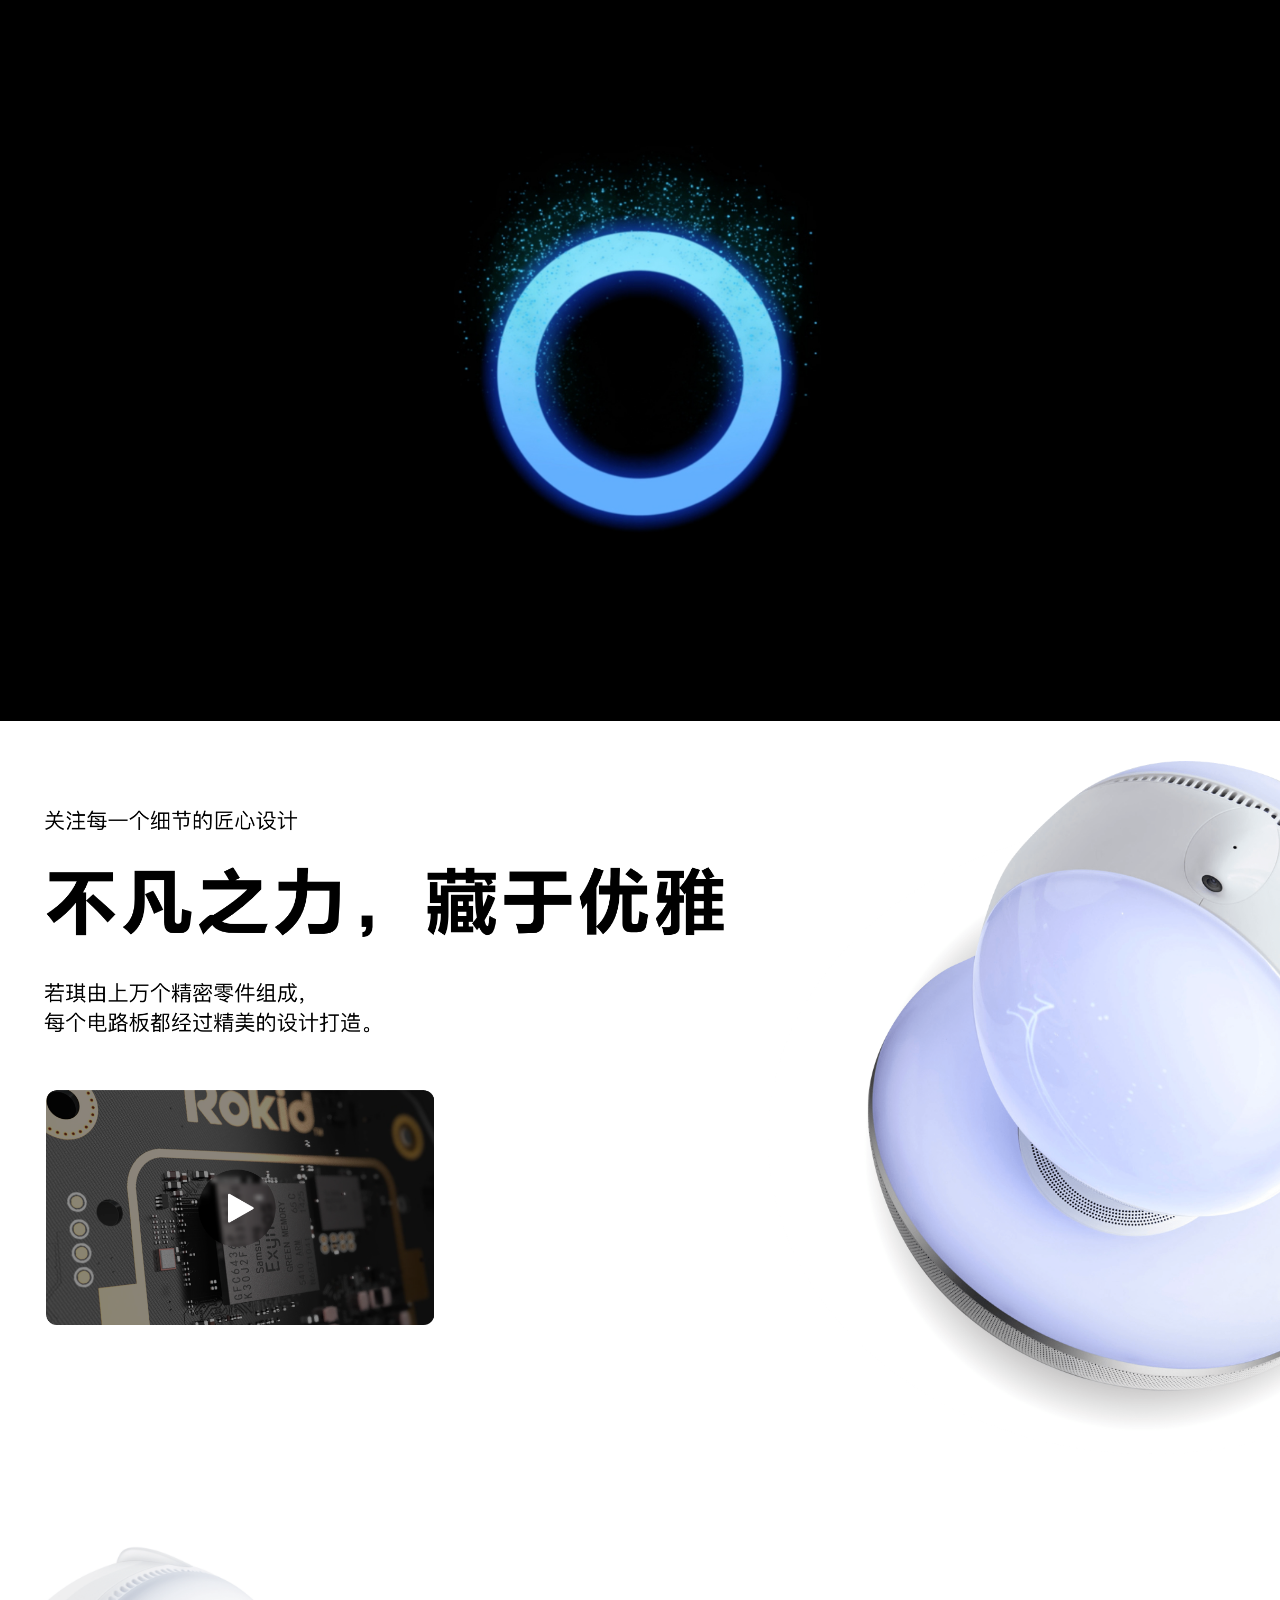
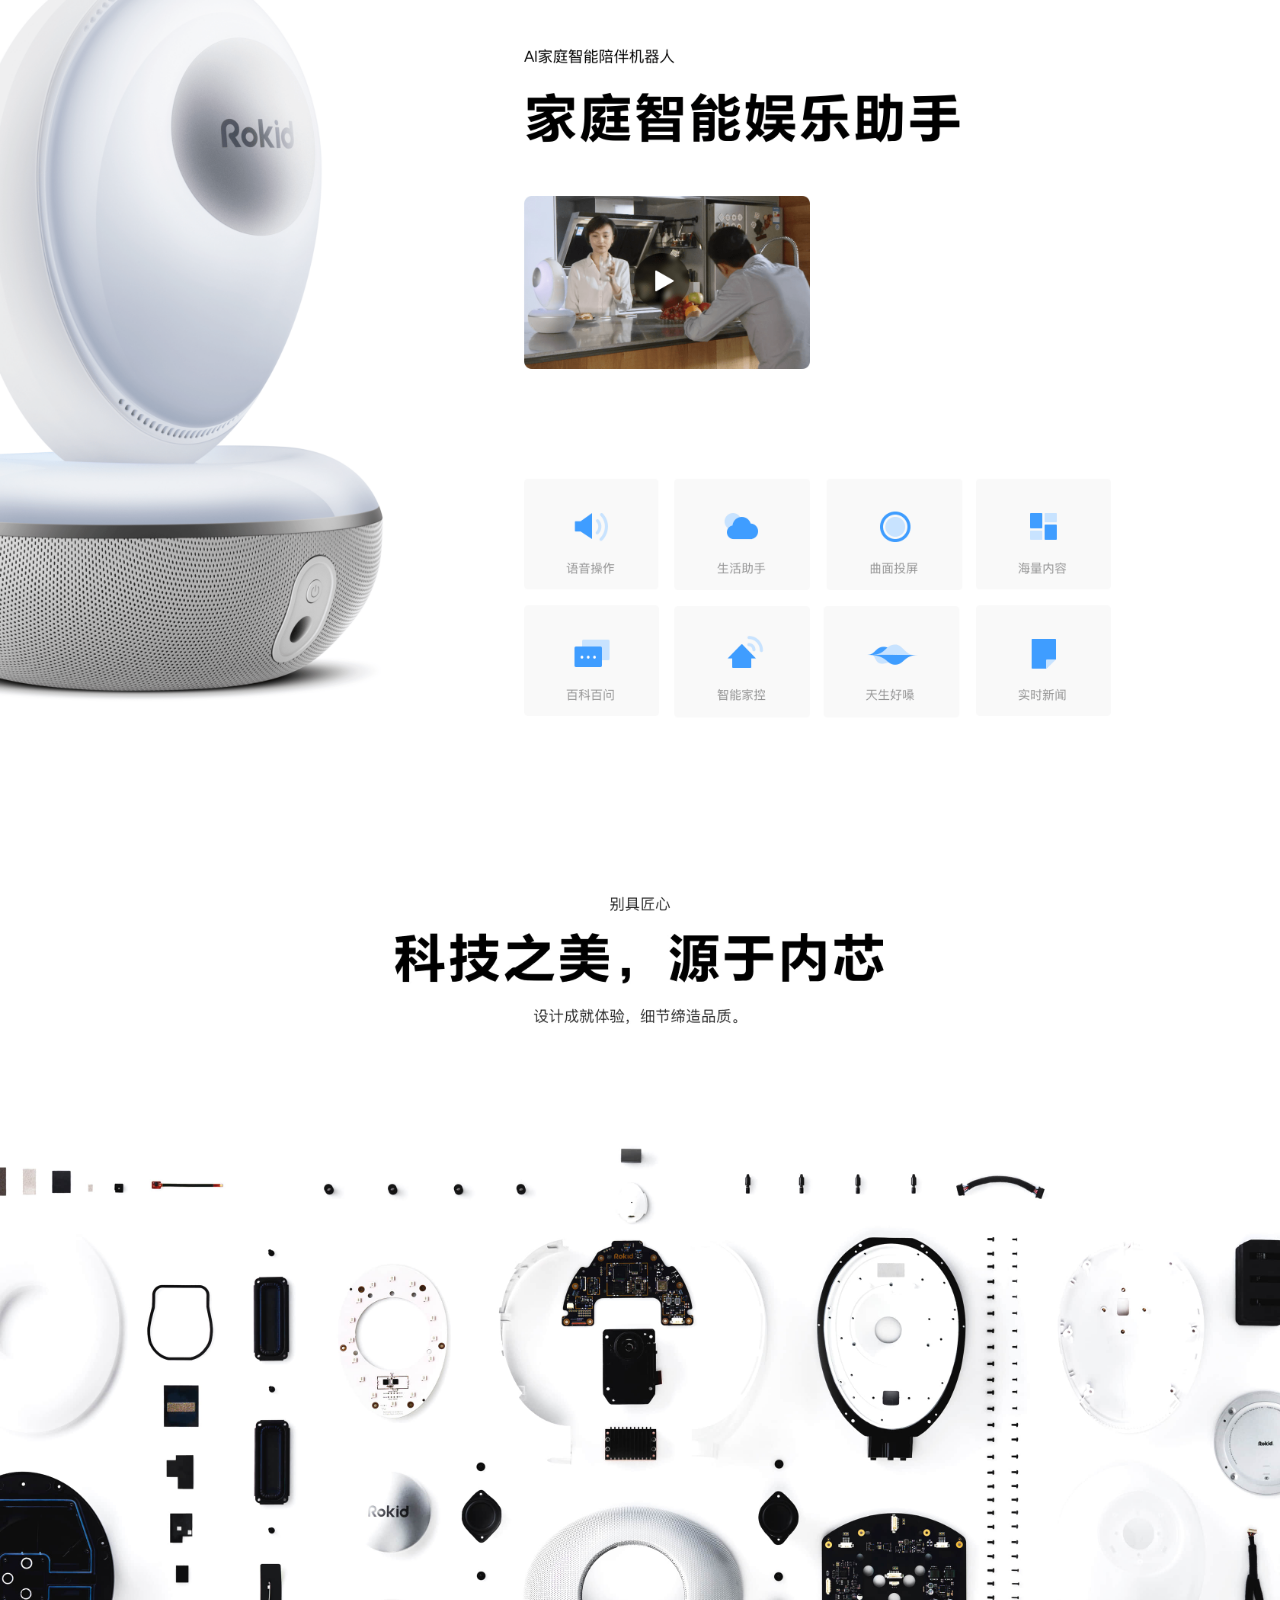
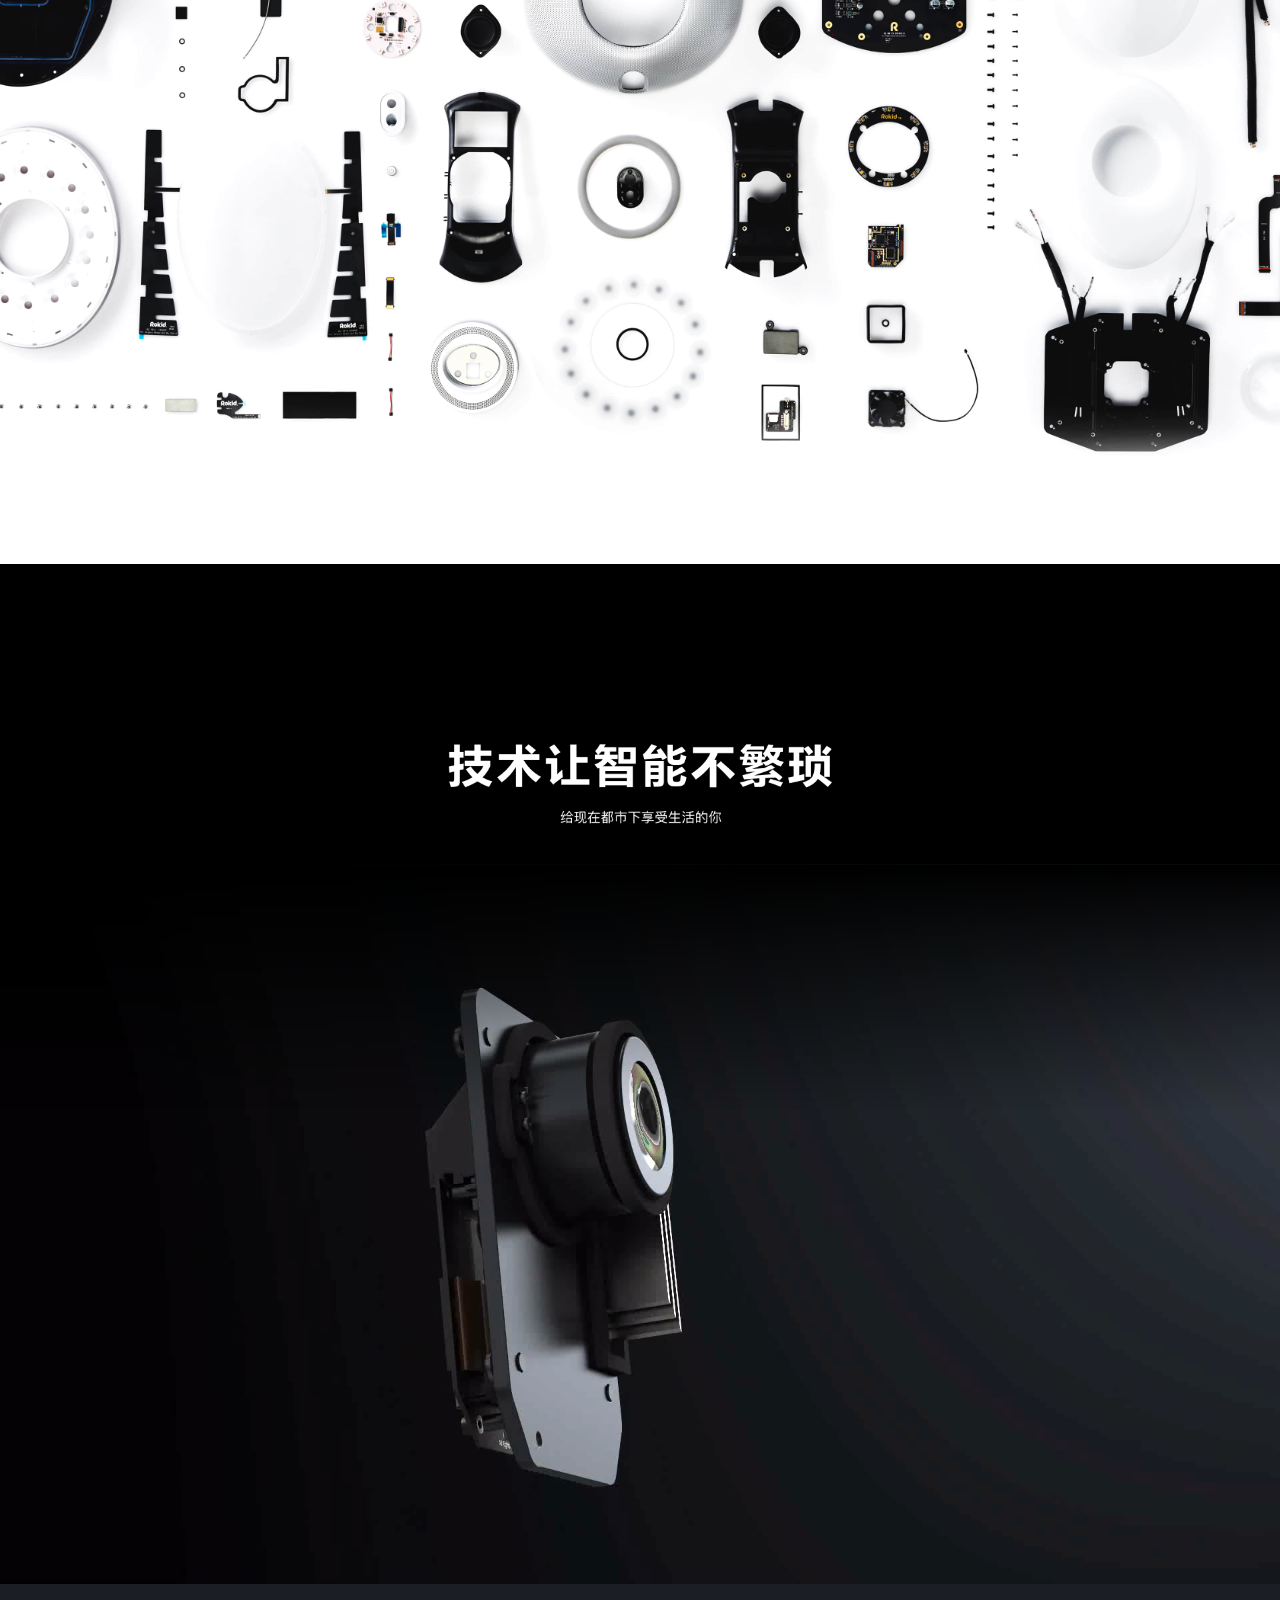
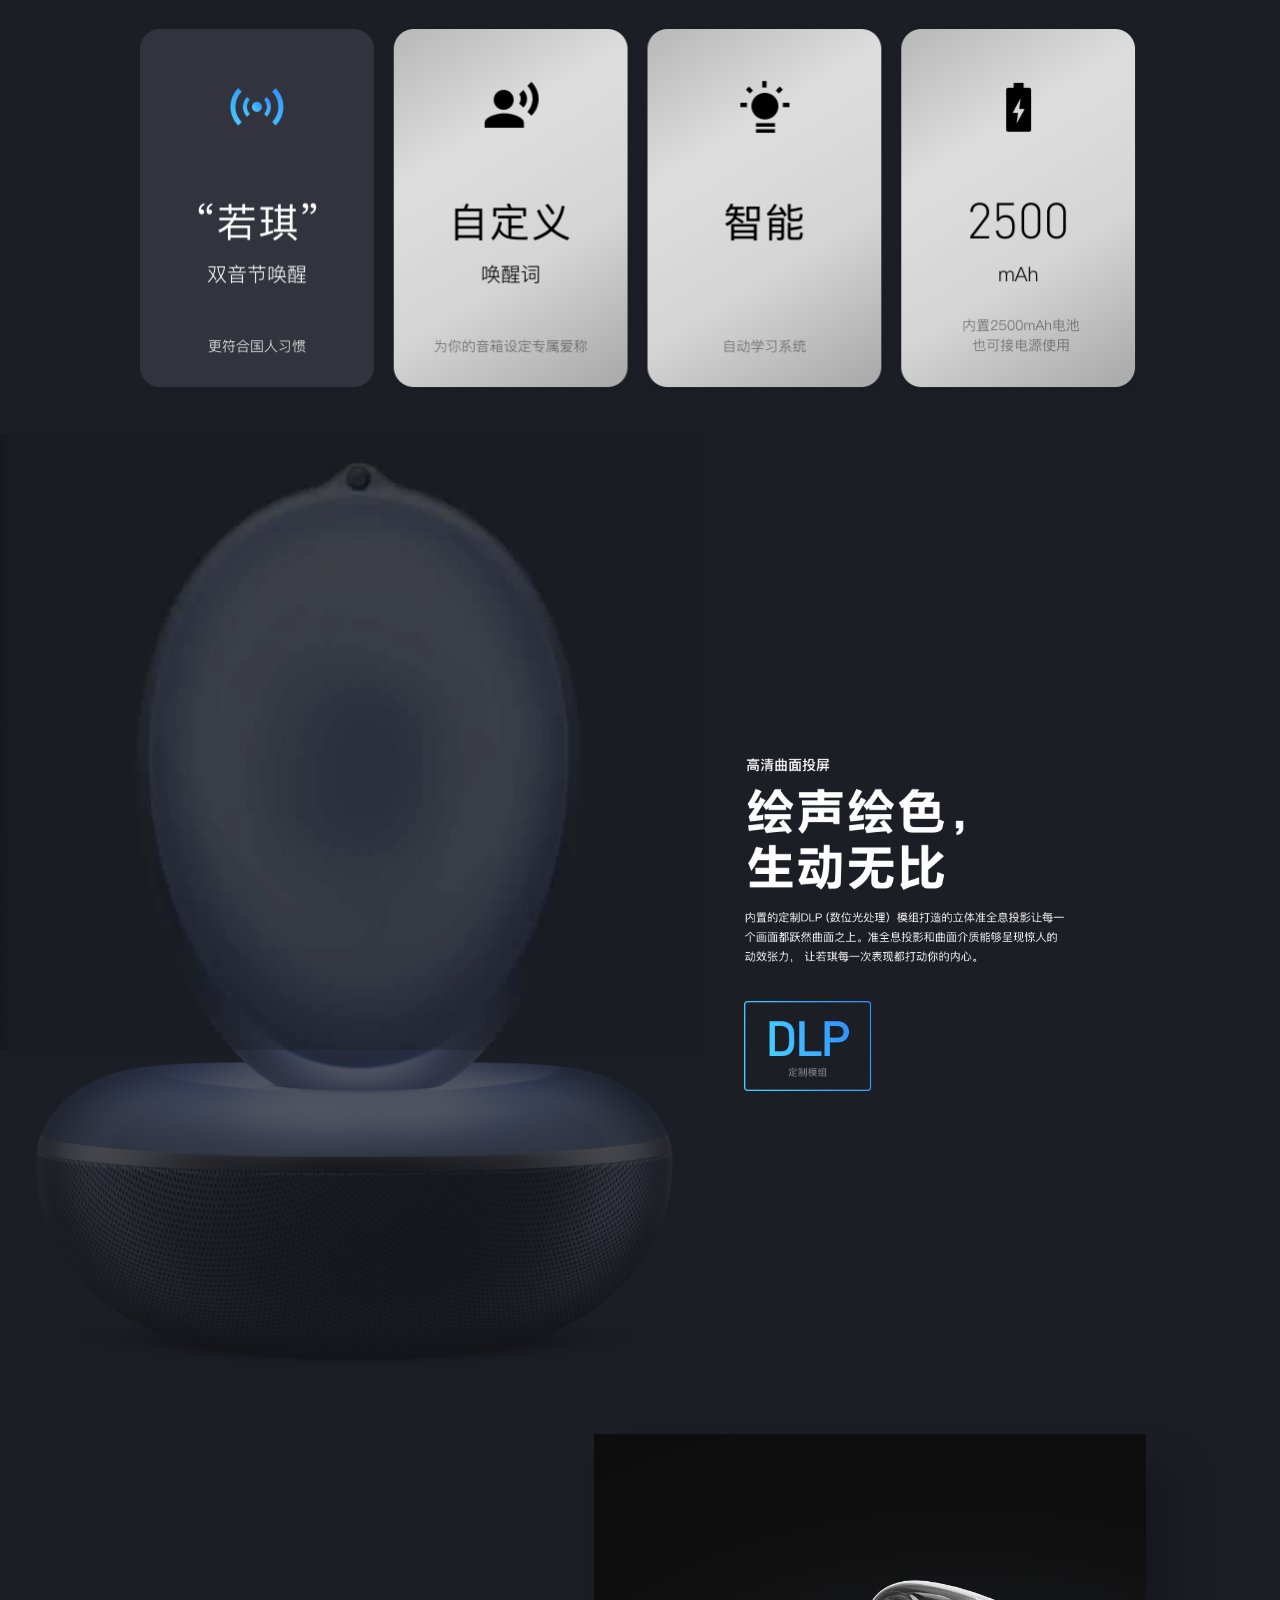
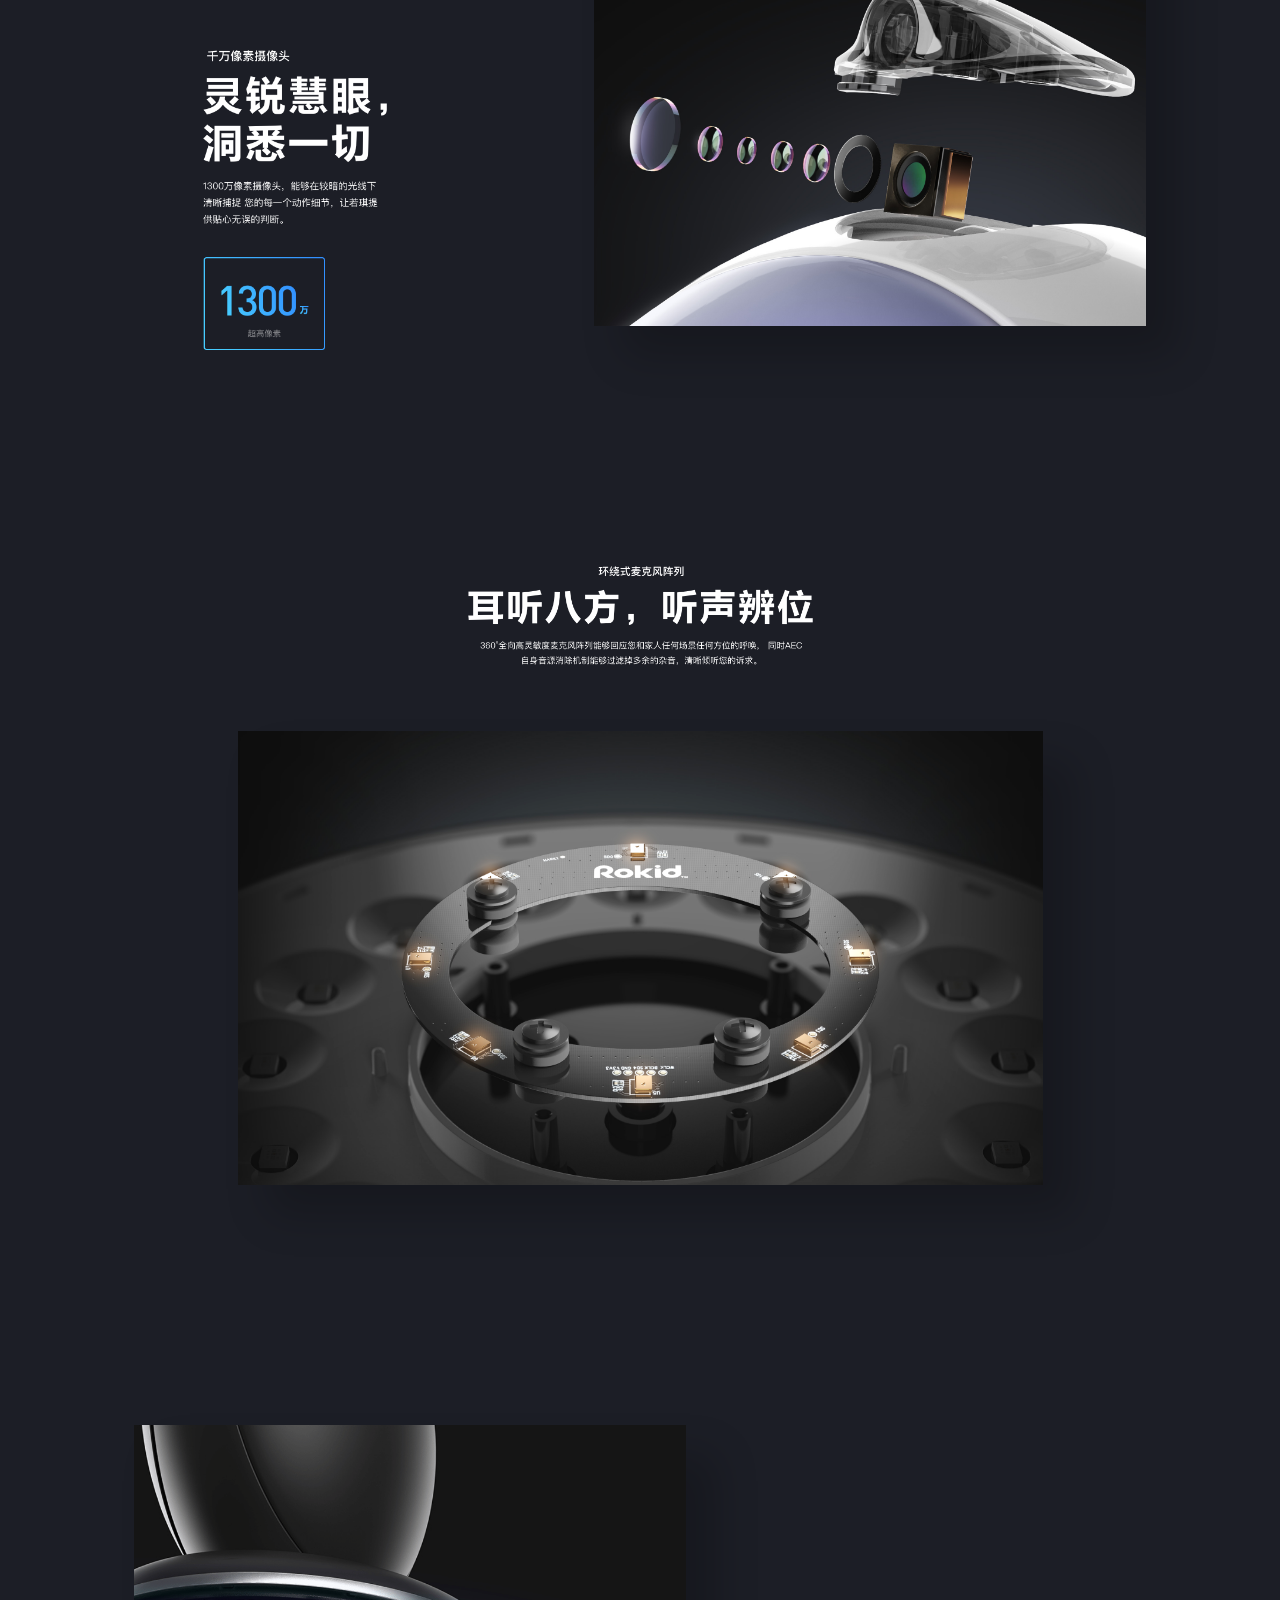
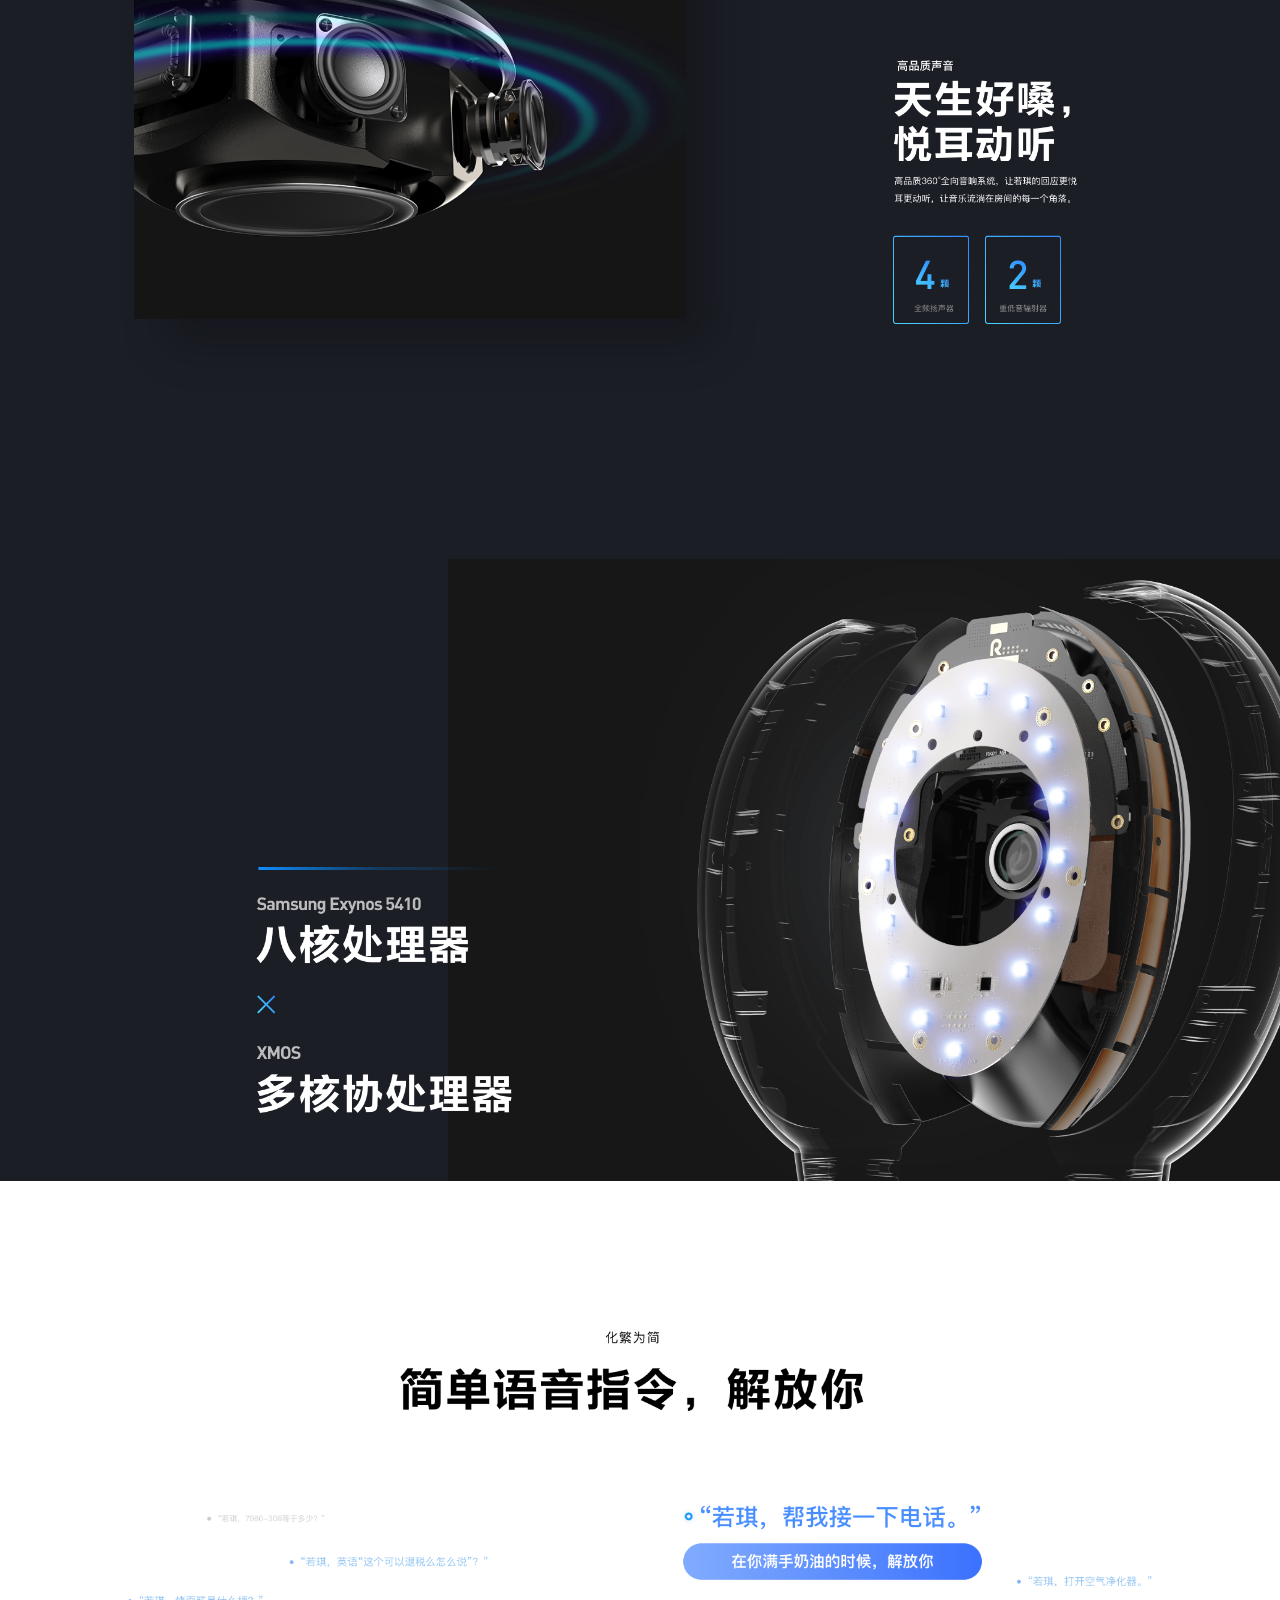
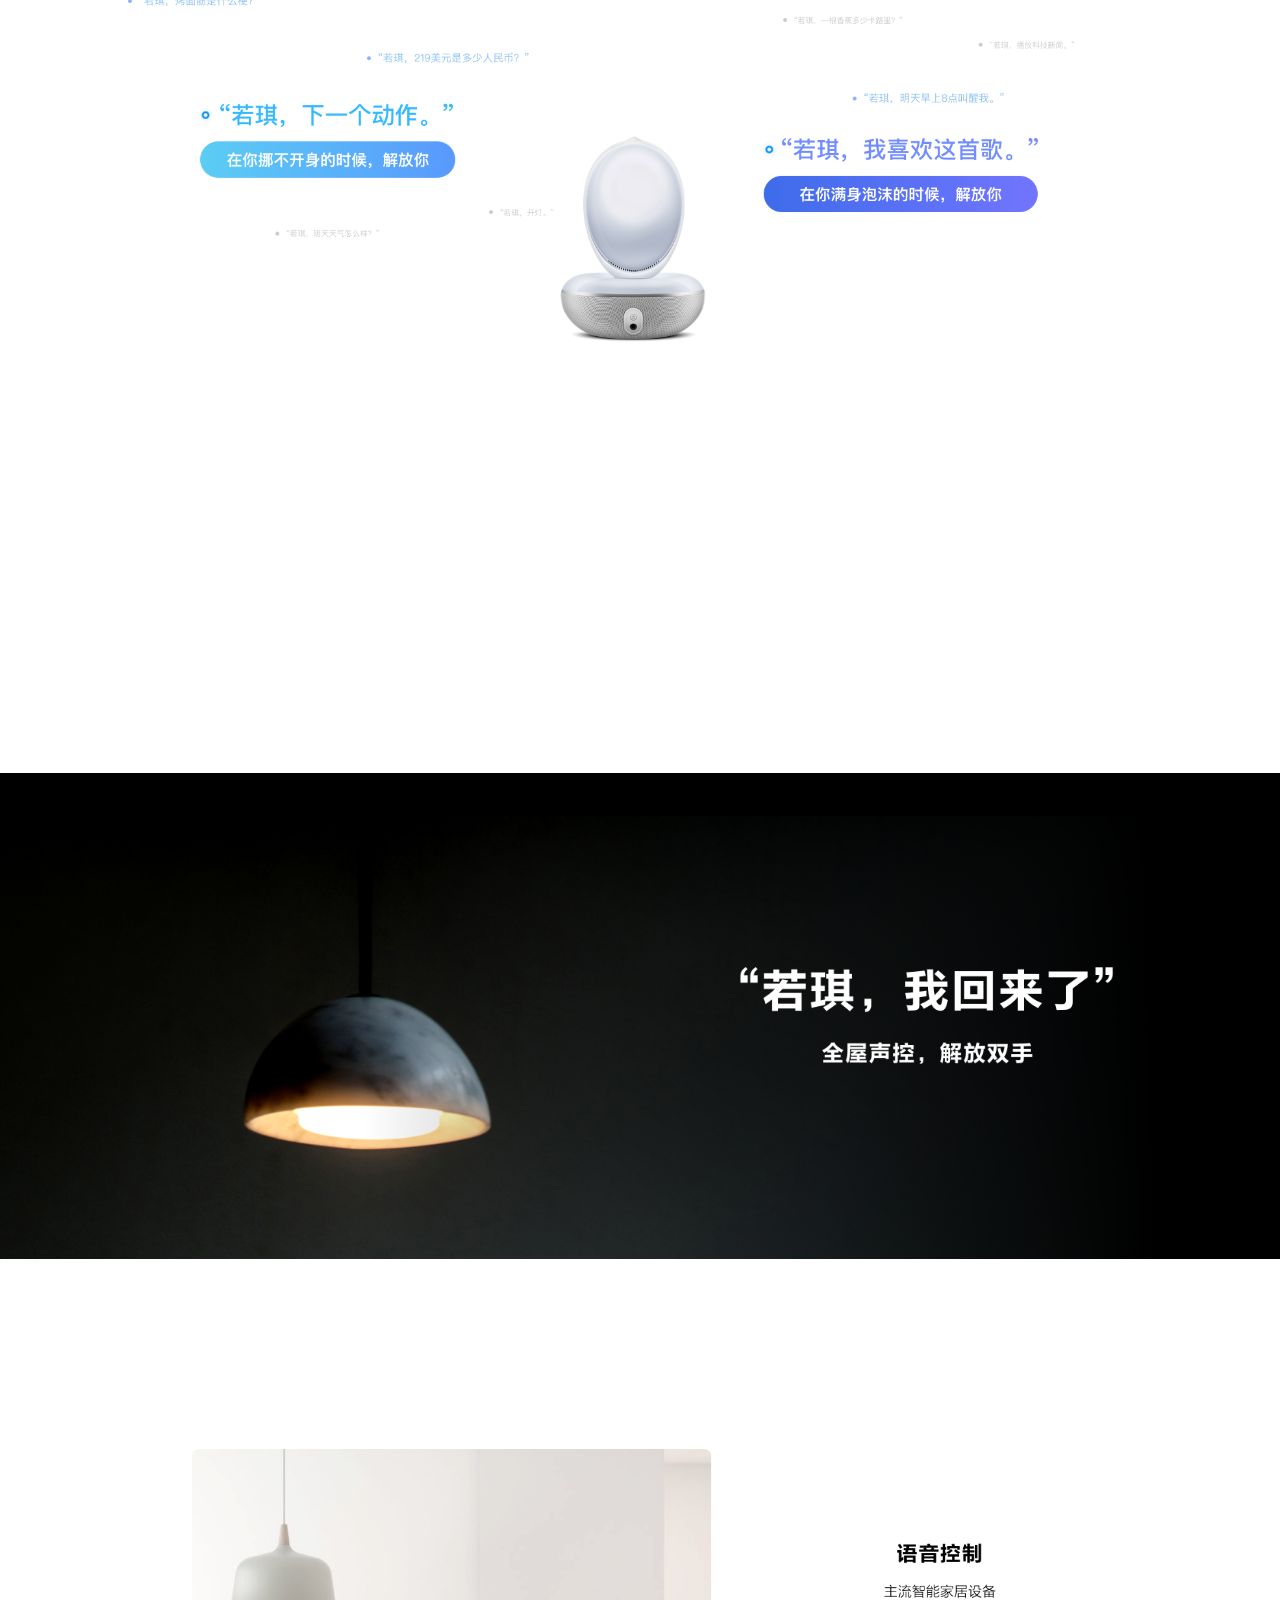
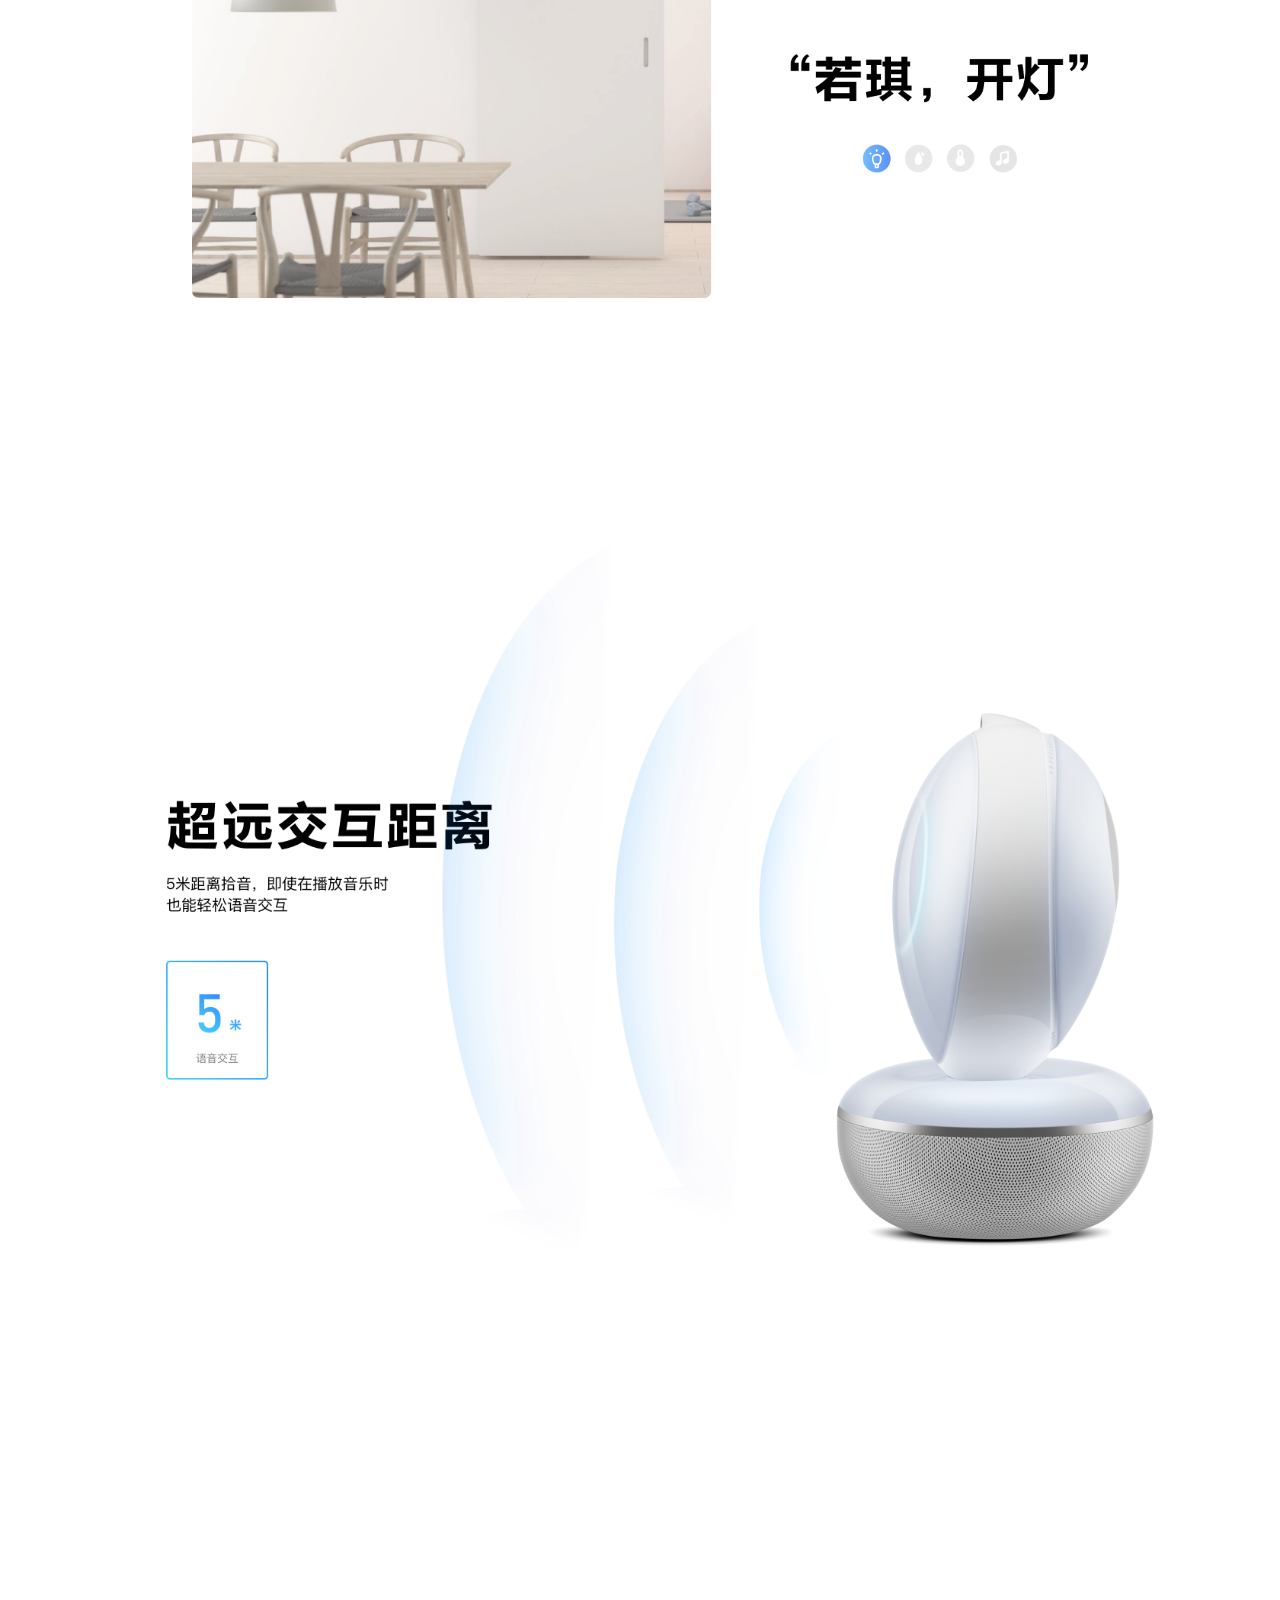
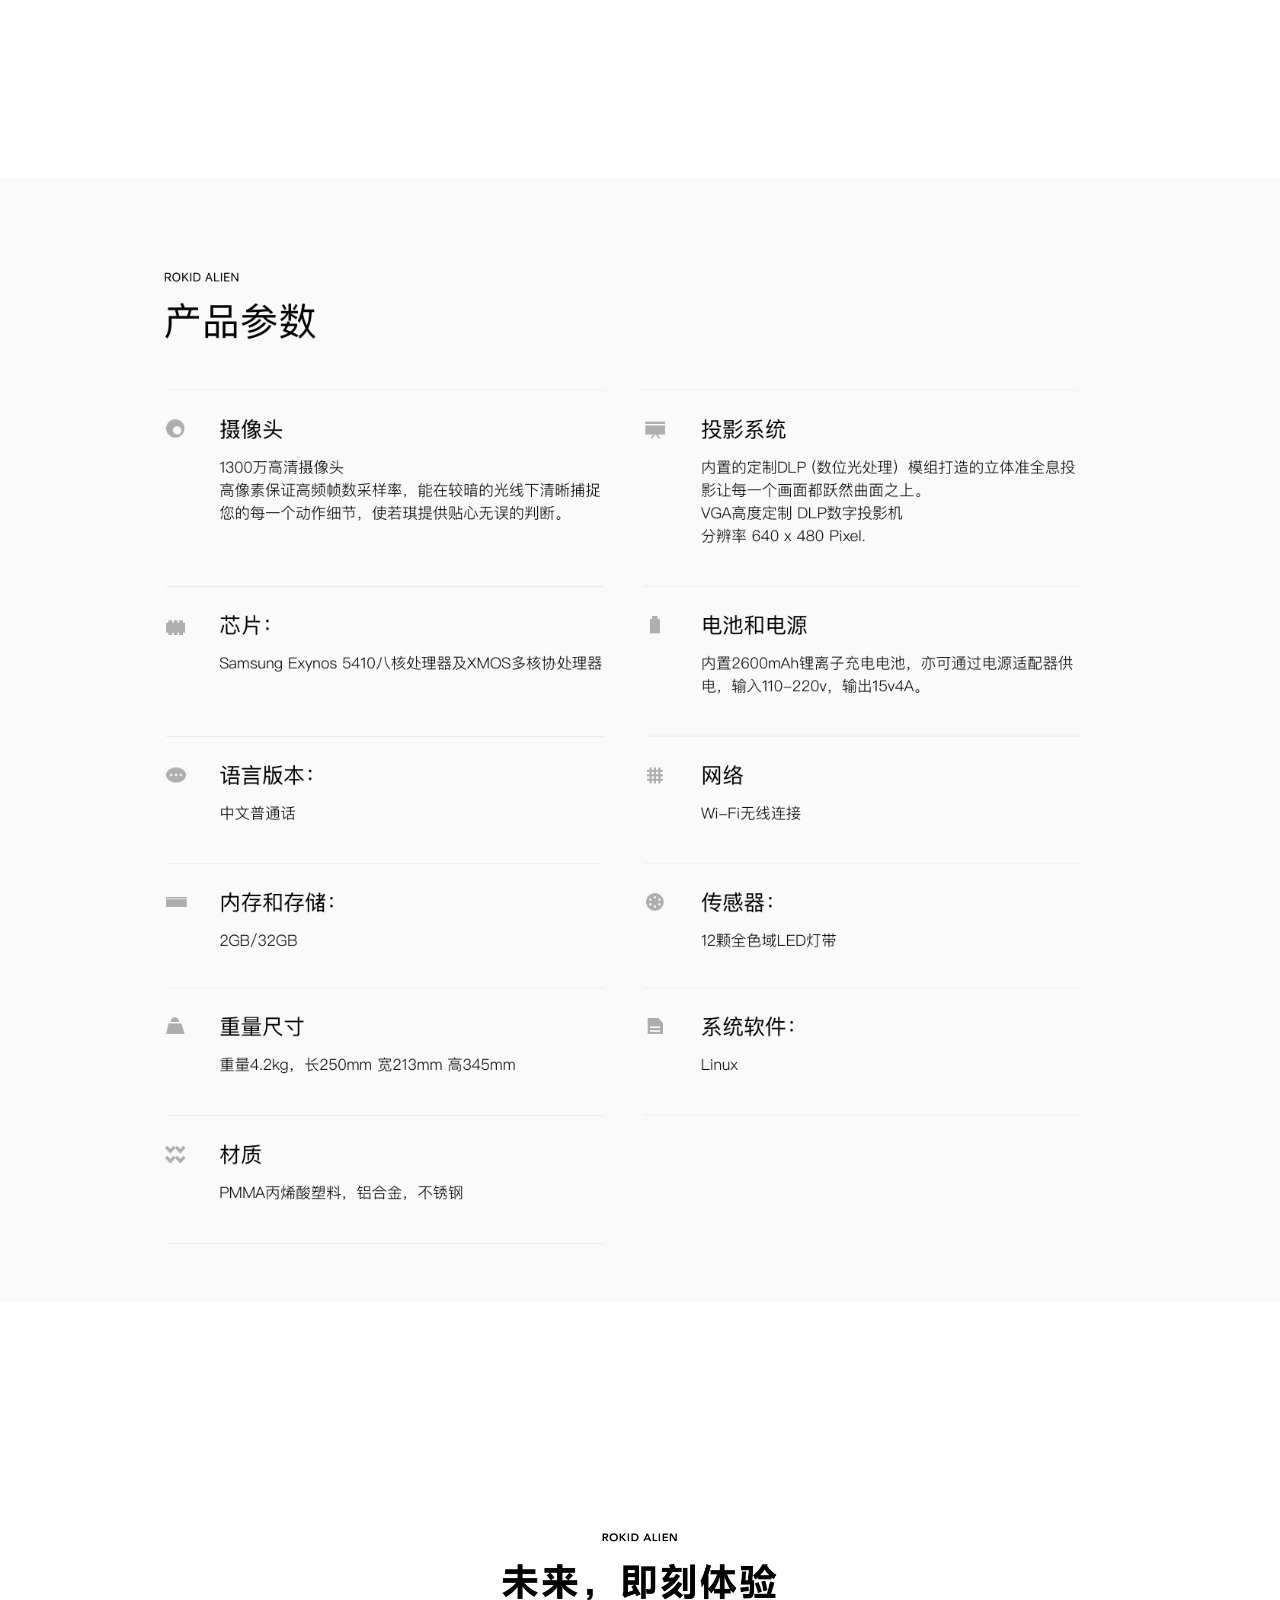
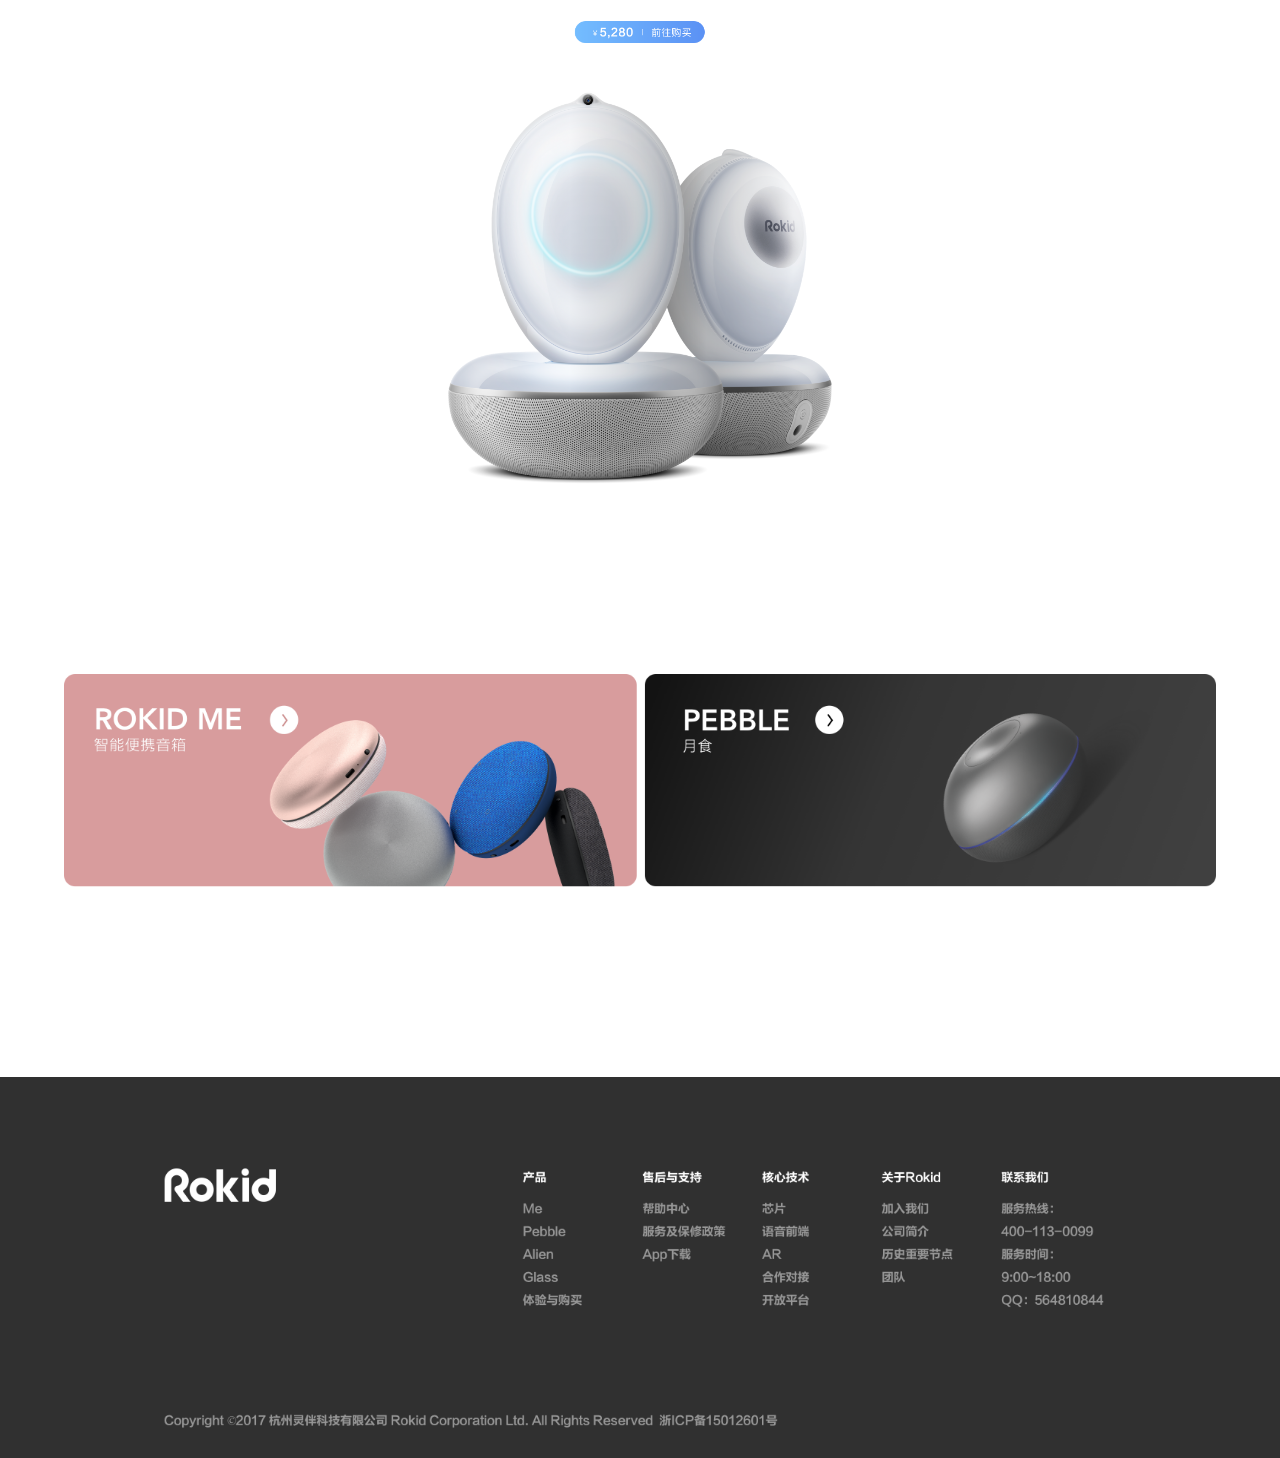
==== index.html @ 2286cb17 "2018年6月8日22:12:22" ====
<!doctype html>
<html lang="zh-CN">

<head>
  <meta charset="UTF-8">
  <meta http-equiv="X-UA-Compatible" content="IE=edge">
  <meta name="viewport" content="width=device-width, initial-scale=1">
  <meta name="renderer" content="webkit" />
  <meta name="keywords" content="Rokid, Pebble, Alien, 月石, 外星人, 若琪, Pebble月石, AI机器人, 人工智能, AI, 若琪机器人官网, rokid官网, 若琪月石官网, 机器人, 家庭智能机器人, 智能家居, 家庭机器人">
  <meta name="description" content="Rokid是一家人工智能用户体验公司,公司研发的若琪家庭机器人和若琪智能语音机器人两款人工智能产品,通过科技去改善人们的生活。">
  <link rel="icon" href="img/favicon.ico">
  <title>ALIEN · 外星人 - Rokid智能家庭机器人</title>

  <!-- CSS -->
  <link rel="stylesheet/less" href="css/nomo-css.css">
  <link rel="stylesheet/less" href="css/rokid.css">
  <link rel="stylesheet/less" href="css/alien.css">


  <!--[if lt IE 9]>
    <script src="js/html5shiv.min.js"></script>
    <script src="js/respond.min.js"></script>
    <![endif]-->
</head>

<body>
  <header>
    <div class="header-main rokid-layout">
      <img src="img/nav.png" alt="">
    </div>
  </header>
  <section class="banner">
    <div class="banner-main rokid-layout">
      <video id="bannerPlayer" width="100%" autoplay poster="video/poster.jpg">
        <source src="video/banner.mp4" type="video/mp4"> 您的浏览器不支持 video 标签。
      </video>
    </div>
  </section>

  <section class="floor2">
    <div class="floor2-main rokid-layout">
      <div class="floor2-main__text">
        <img src="img/floor2-1.png" alt="">
      </div>
      <div class="floor2-main__img">
        <img src="img/floor2-2.png" alt="">
      </div>
    </div>
  </section>

  <section class="floor3">
    <div class="floor3-main rokid-layout">
      <img src="img/floor3.png" alt="">
    </div>
  </section>

  <section class="floor4 floor3">
    <div class="floor3-main rokid-layout">
      <img src="img/floor4.jpg" alt="">
    </div>
  </section>

  <section class="backFloor">
    <div class="backFloor-main rokid-layout">
      <div class="backTitle">
          <img src="img/smart.png" class="backTitle-text" alt="">
      </div>
      <div class="smart">
          <img src="img/smart-s.png" class="smart-shape" alt="">
          <video width="100%" id="smart-video" muted>
            <source src="video/smart.mp4" type="video/mp4"> 您的浏览器不支持 video 标签。
          </video>
      </div>
      <img src="img/floor5-2.png" class="floor5-2" alt="">
      <div class="dlp">
        <div class="dlp-bg">
            <video width="100%" id="dlp-video" autoplay loop>
                <source src="video/dlp.mp4" type="video/mp4"> 您的浏览器不支持 video 标签。
              </video>
            <img src="img/dlp-bg.png" alt="">
        </div>
        <img class="dlp-text" src="img/dlp-text.png" alt="">
      </div>
      <div class="backFloor-item eyes">
        <div class="backFloor-item__text">
          <img src="img/backItem1-1.png" alt="">
        </div>
        <div class="backFloor-item__img">
          <img src="img/backItem1-2.png" alt="">
        </div>
      </div>
      <div class="backFloor-item ears">
        <div class="backFloor-item__text">
          <img src="img/backItem2-1.png" alt="">
        </div>
        <div class="backFloor-item__img">
          <img src="img/backItem2-2.png" alt="">
        </div>
      </div>
      <div class="backFloor-item sound">
        <div class="backFloor-item__img">
          <img src="img/backItem3-1.png" alt="">
        </div>
        <div class="backFloor-item__text">
          <img src="img/backItem3-2.png" alt="">
        </div>
      </div>
      <div class="backFloor-item cpu">
        <div class="backFloor-item__text">
          <img src="img/backItem4-1.png" alt="">
        </div>
        <div class="backFloor-item__img">
          <img src="img/backItem4-2.png" alt="">
        </div>
      </div>
    </div>
  </section>

  <section class="floor6 bigImgs">
    <div class="imgs-main rokid-layout">
      <img src="img/floor6.png" alt="">
    </div>
  </section>

  <section class="floor7 bigImgs">
    <div class="imgs-main rokid-layout">
      <img src="img/floor7.png" alt="">
    </div>
  </section>

  <section class="floor8 bigImgs">
    <div class="imgs-main rokid-layout">
      <img src="img/floor8.png" alt="">
    </div>
  </section>

  <section class="floor9 bigImgs">
    <div class="imgs-main rokid-layout">
      <img src="img/floor9.png" alt="">
    </div>
  </section>

  <section class="floor10 bigImgs">
    <div class="imgs-main rokid-layout">
      <img src="img/floor10.png" alt="">
    </div>
  </section>

  <section class="floor11 bigImgs">
    <div class="imgs-main rokid-layout">
      <img src="img/floor11.png" alt="">
    </div>
  </section>

  <section class="floor12 bigImgs">
    <div class="imgs-main rokid-layout">
      <img src="img/floor12.png" alt="">
    </div>
  </section>

  <section class="floor13 bigImgs">
    <div class="imgs-main rokid-layout">
      <img src="img/floor13.png" alt="">
    </div>
  </section>

  <section class="floor14 bigImgs">
    <div class="imgs-main rokid-layout">
      <img src="img/floor14.png" alt="">
    </div>
  </section>

  <section class="floor15 bigImgs">
    <div class="imgs-main rokid-layout">
      <img src="img/floor15.png" alt="">
    </div>
  </section>


  <!--JS-->
  <script src="js/jquery-1.12.4.min.js"></script>
  <script src="js/less.min.js" data-env="production"></script>
  <!-- <script src="js/rokid.js"></script> -->
  <script src="js/alien.js"></script>
</body>

</html>
---- css/nomo-css.css ----
html, body, div, span, applet, object, iframe, h1, h2, h3,
h4, h5, h6, p, blockquote, pre, a, abbr, acronym,
address, big, cite, code, del, dfn, em, font, img, ins,
kbd, q, s, samp, small, strike, strong, sub, sup, tt,
var, dl, dt, dd, ol, ul, li, fieldset, form, label, legend,
table, caption, tbody, tfoot, thead, tr, th, td {
    margin: 0;
    padding: 0;
    border: 0;
    outline: 0;
    font-weight: inherit;
    font-style: normal;
     /* font-size: 62.5%; 10 ÷ 16 × 100% = 62.5%  2.4em × 10 = 24px */
    vertical-align: baseline;
    font-family: "PingFang SC","HiraginoSansGB-W3", "STHeitiSC-Light", "Microsoft YaHei", SimHei,"Helvetica Neue",Helvetica,Arial,sans-serif;
    -webkit-font-smoothing: antialiased;
}

:focus {
    outline: 0;
}
html{
  font-size: 62.5%; /*10 ÷ 16 × 100% = 62.5%*/  /*2.4em × 10 = 24px */

}
body{
	/* light font */
  font-family: "PingFang SC","HiraginoSansGB-W3", "STHeitiSC-Light", "Microsoft YaHei", SimHei,"Helvetica Neue",Helvetica,Arial,sans-serif;
  /*webkit字体抗锯齿 */
  /* -webkit-font-smoothing: antialiased;
  -moz-osx-font-smoothing: grayscale;*/
}
a{
    font-family: "PingFang SC","HiraginoSansGB-W3", "STHeitiSC-Light", "Microsoft YaHei", SimHei,"Helvetica Neue",Helvetica,Arial,sans-serif;
}

a:link, a:visited, a:active {
    text-decoration: none;
}

table a:hover {
    text-decoration: underline;
}

table {
    border-collapse: separate;
    border-spacing: 0;
    width: 100%;
}

th, td {
    text-align: left;
    font-weight: normal;
}

tr {
    line-height: 30px;
}

img, iframe {
    border: none;
    text-decoration: none;
}

ul {
    list-style: none;
}

input, textarea, select, button {
    font-size: 100%;
    font-family: inherit;
}

object {
    display: block;
}

img {
    vertical-align: middle;
}

fieldset, figure {
    border: 0;
    margin: 0;
    padding: 0;
}

textarea {
    resize: vertical;
}

strong {
    font-weight: bold;
}

em {
    font-style: italic;
}


*,
*:after,
*::before {
    box-sizing: border-box;
    -ms-box-sizing: border-box;
    -moz-box-sizing: border-box;
    -webkit-box-sizing: border-box;
}

.overflow-hidden{
    overflow: hidden !important;
}

.title{
    font-family: "Microsoft YaHei","Segoe UI", "Lucida Grande", Helvetica, Arial,sans-serif;
    padding: .5em 0;
}
.hide{
    display: none;
}

.in-block{
    display: inline-block;
}

.text-center{
    text-align: center;
}
.right{
    float: right
}
.left{
    float: left;
}
.dashed{
    border-top: 1px dashed #ddd;
}
.clear{
     clear: both;
}
.list-inline > li{
  float: left;
}
.text-ellipsis{
    overflow: hidden;
    white-space: nowrap;
    text-overflow: ellipsis;
}
.longText-ellipsis{
    display: -webkit-box;
    -webkit-box-orient: vertical;
    -webkit-line-clamp: 3;
    overflow: hidden;
}

/*电脑*/
@media screen  and (min-width:1400px){
    
}
/*笔记本*/
@media screen and (max-width: 1399px) and (min-width: 1200px){

}
/*横向平板*/
@media screen and (max-width: 1199px) and (min-width: 1023px){

}
/*平板*/
@media screen and (max-width: 1023px) and (min-width: 768px){

}
/*笔记本高度*/
@media screen and (max-height: 767px) and (min-height: 600px){

}
/*手机*/
@media screen and (max-width: 767px){

}

@media screen and (max-height: 601px) and (min-height: 350px){

}
---- css/rokid.css ----
@font-face{
  font-family: DIN-Bold;
  src: url('../fonts/DIN-Bold.otf'),
    url('../fonts/din_regular-webfont.woff'), 
    url('../fonts/din_regular-webfont.woff2'); 
}
@font-face{
  font-family: DIN-Regular;
  src: url('../fonts/DIN-Regular.otf'),
    url('../fonts/din_regular-webfont.woff'), 
    url('../fonts/din_regular-webfont.woff2'); 
}
textarea::-webkit-input-placeholder,input::-webkit-input-placeholder{
  color: #C3C3C3;
}    /* 使用webkit内核的浏览器 */
textarea::-moz-placeholder,input:-moz-placeholder{
  color: #C3C3C3;
}                  /* Firefox版本4-18 */
textarea::-moz-placeholder,input::-moz-placeholder{
  color: #C3C3C3;
}                  /* Firefox版本19+ */
textarea::-ms-input-placeholder,input:-ms-input-placeholder{
  color: #C3C3C3;
}  
.rokid-layout{
  margin-right: auto;
  margin-left: auto;
  width: 100%;
}
.rokid-container-layout{
  padding-right: 30px;
  padding-left: 30px;
}
a:focus{
  outline: none;
}
.gray{
  /* background-image:linear-gradient(-180deg, #fbfbfb 0%, #ffffff 100%); */
  background: #f7f7f7;
}
.white{
  background: #fff;
}
.black{
  background: #000;
}
.grayness{
  background: #D8D8D8;
}
.isShow{
  transform: translate3d(0,30px,0);
  transition: all 1s cubic-bezier(0.38, 0.32, 0.36, 0.98);
  opacity: 0;
}
section{
  padding-top: 40px;
  padding-bottom: 40px;
}
.loading{
  width: 100%;
  height: 100%;
  background-color: #fff;
  position: fixed;
  background-image: url('../img/loading.gif');
  background-position: center;
  background-size: 200px;
  background-repeat: no-repeat;
  z-index: 99;
}

// ::selection {
//   background:rgba(138, 238, 116, 0.4);; 
//   // color:#fff;
// }

// ::-moz-selection {
//   background:rgba(138, 238, 116, 0.4);; 
//   // color:#fff;
// }

// ::-webkit-selection {
//   background:rgba(138, 238, 116, 0.4);; 
//   // color:#fff;
// }






  /*电脑*/
  @media screen  and (min-width:1400px){
    .rokid-layout{
      max-width: 2000px;
    }
  }
  /*笔记本*/
  @media screen and (max-width: 1399px) and (min-width: 1200px){
    // .rokid-layout{
    //   max-width: 100%;
    // }
  }
  /*横向平板*/
  @media screen and (max-width: 1199px) and (min-width: 1023px){
    // .rokid-layout{
    //   max-width: 100%;
    // }
  }
  /*平板*/
  @media screen and (max-width: 1023px) and (min-width: 768px){
    // .rokid-layout{
    //   max-width: 720px;
    // }
  }
  /*手机*/
  @media screen and (max-width: 767px){
    // .rokid-layout{
    //   max-width: 720px;
    // }
  }
  @media screen and (max-width: 576px){
    // .rokid-layout{
    //   max-width: 540px;
    // }
  }
  /*笔记本高度*/
  @media screen and (max-height: 767px) and (min-height: 600px){

  }
---- css/alien.css ----
header{
  display: none;
  position: absolute;
  top: 0;
  width: 100%;
  opacity: 0;
  transition: all .7s cubic-bezier(0.38, 0.32, 0.36, 0.98);
  transform: translateY(-30px);
  &.show{
    opacity: 1;
    transform: translateY(0);
  }
  .header-main{
    img{
      width: 100%;
    }
  }
}
.banner{
  background: #000;
  width: 100%;
  height: 100%;
  padding-top: 0;
  padding-bottom: 0;
  .banner-main{
    // height: 100vh;
  }
}
.floor2{
  padding-top: 0;
  background: #fff;
  .floor2-main{
    display: flex;
    align-items: center;
    justify-content: space-between; 
    .floor2-main__text{
      width: 60%;
      text-align: center;
      img{
        width: 680px;
      }
    }
    .floor2-main__img{
      width: 40%;
      text-align: right;
      z-index: 3;
      position: relative;
      top: 40px;
      img{
        width: 100%;
        z-index: 3;
        position: relative;
      }
    }
  }
}
.floor3{
  .floor3-main{
    img{
      width: 100%;
    }
  }
}

.backFloor{
  width: 100%;
  background: #000;
  padding-bottom: 0;
  padding-top: 0;
  .backFloor-main{
    background: #1c1e26;
    overflow: hidden;
    transition: all 2s ease;
    .backTitle{
      background: #000;
      padding: 180px 0 40px;
      .backTitle-text{
        width: 30%;
        display: block;
        margin: 0 auto;
      }
    }
    
    .smart{
      position: relative;
      .smart-shape{
        position: absolute;
        width: 100%;
        top: 0;
        left: 0;
        z-index: 9;
      }
      #smart-video{
        position: relative;
        z-index: 1;
      }
    }
    .floor5-1{
      width: 100%;
    }
    .floor5-2{
      max-width: 1000px;
      display: block;
      margin: 40px auto;
    }
    .backFloor-item{
      padding: 20px 65px;
      margin-bottom: 200px;
    }
    .dlp{
      position: relative;
      display: flex;
      align-items: center;
      justify-content: left;
      
      .dlp-text{
        width: 25%;
        // position: absolute;
        // z-index: 2;
        // width: 25%;
        // left: 50%;
        // top: 50%;
        margin-left: 40px;  
        // transform: translateY(-50%);
      }
      .dlp-bg{
        width: 55%;
        position: relative;
        #dlp-video{
          position: absolute;
          z-index: 2;
          top: 0;
          left: 0;
        }
        img{
          width: 100%;
        }
      }
    }
    .eyes{
      display: flex;
      align-items: center;
      justify-content: space-between;
      .backFloor-item__text{
        width: 40%;
        text-align: center;
        position: relative;
        top: 120px;
        img{
          width: 40%;
        }
      }
      .backFloor-item__img{
        width: 60%;
        text-align: center;
        img{
          width: 80%;
          box-shadow: 30px 30px 40px rgba(0,0,0,.2);
        }
      }
    }
    .ears{
      .backFloor-item__text{
        width: 30%;
        margin: 0 auto 66px;
        img{
          width: 100%;
        }
      }
      .backFloor-item__img{
        width: 70%;
        margin: 0 auto;
        img{
          width: 100%;
          box-shadow: 30px 30px 40px rgba(0,0,0,.2);
        }
      }
    }
    .sound{
      display: flex;
      align-items: center;
      justify-content: space-between;
      .backFloor-item__text{
        width: 40%;
        text-align: center;
        top: 120px;
        position: relative;
        img{
          width: 40%;
        }
      }
      .backFloor-item__img{
        width: 60%;
        text-align: center;
        img{
          width: 80%;
          box-shadow: 30px 30px 40px rgba(0,0,0,.2);
        }
      }
    }
    .cpu{
      position: relative;
      display: flex;
      align-items: center;
      justify-content: space-between;
      padding: 20px 0 0;
      margin-bottom: 0;
      .backFloor-item__text{
        position: relative;
        left: 20%;  
        width: 20%;
        z-index: 2;
        top: 120px;
        img{
            width:100%;
        }
      }
      .backFloor-item__img{
        width: 65%;
        img{
          width: 100%;
        }
      }
    }
  }
}

.floor6{
  padding: 0 10%;
}
.bigImgs{
  margin: 150px 0;
  .imgs-main{
    img{
      width: 100%;
    }
  }
}
.floor9{
  padding: 0 15%;
}

.floor13{
  .imgs-main{
    img{
      width: 30%;
      display: block;
      margin: 0 auto;
    }
  }
}

.floor14{
  padding: 0 5%;
}
.floor15{
  margin-bottom: 0;
  padding-bottom: 0;
}







/*电脑*/
@media screen  and (min-width:1400px){
}
/*笔记本*/
@media screen and (max-width: 1399px) and (min-width: 1200px){
   
} 
@media screen and (max-width: 1199px) and (min-width: 1023px){
}  
/*横向平板*/
@media screen and (max-width: 1099px) and (min-width: 1023px){
}   
 
/*平板*/
@media screen and (max-width: 1023px) and (min-width: 768px){
}
/*笔记本高度*/
@media screen and (max-height: 767px) and (min-height: 600px){

}
/*手机*/
@media screen and (max-width: 767px){
}

@media screen and (max-width: 320px){
}
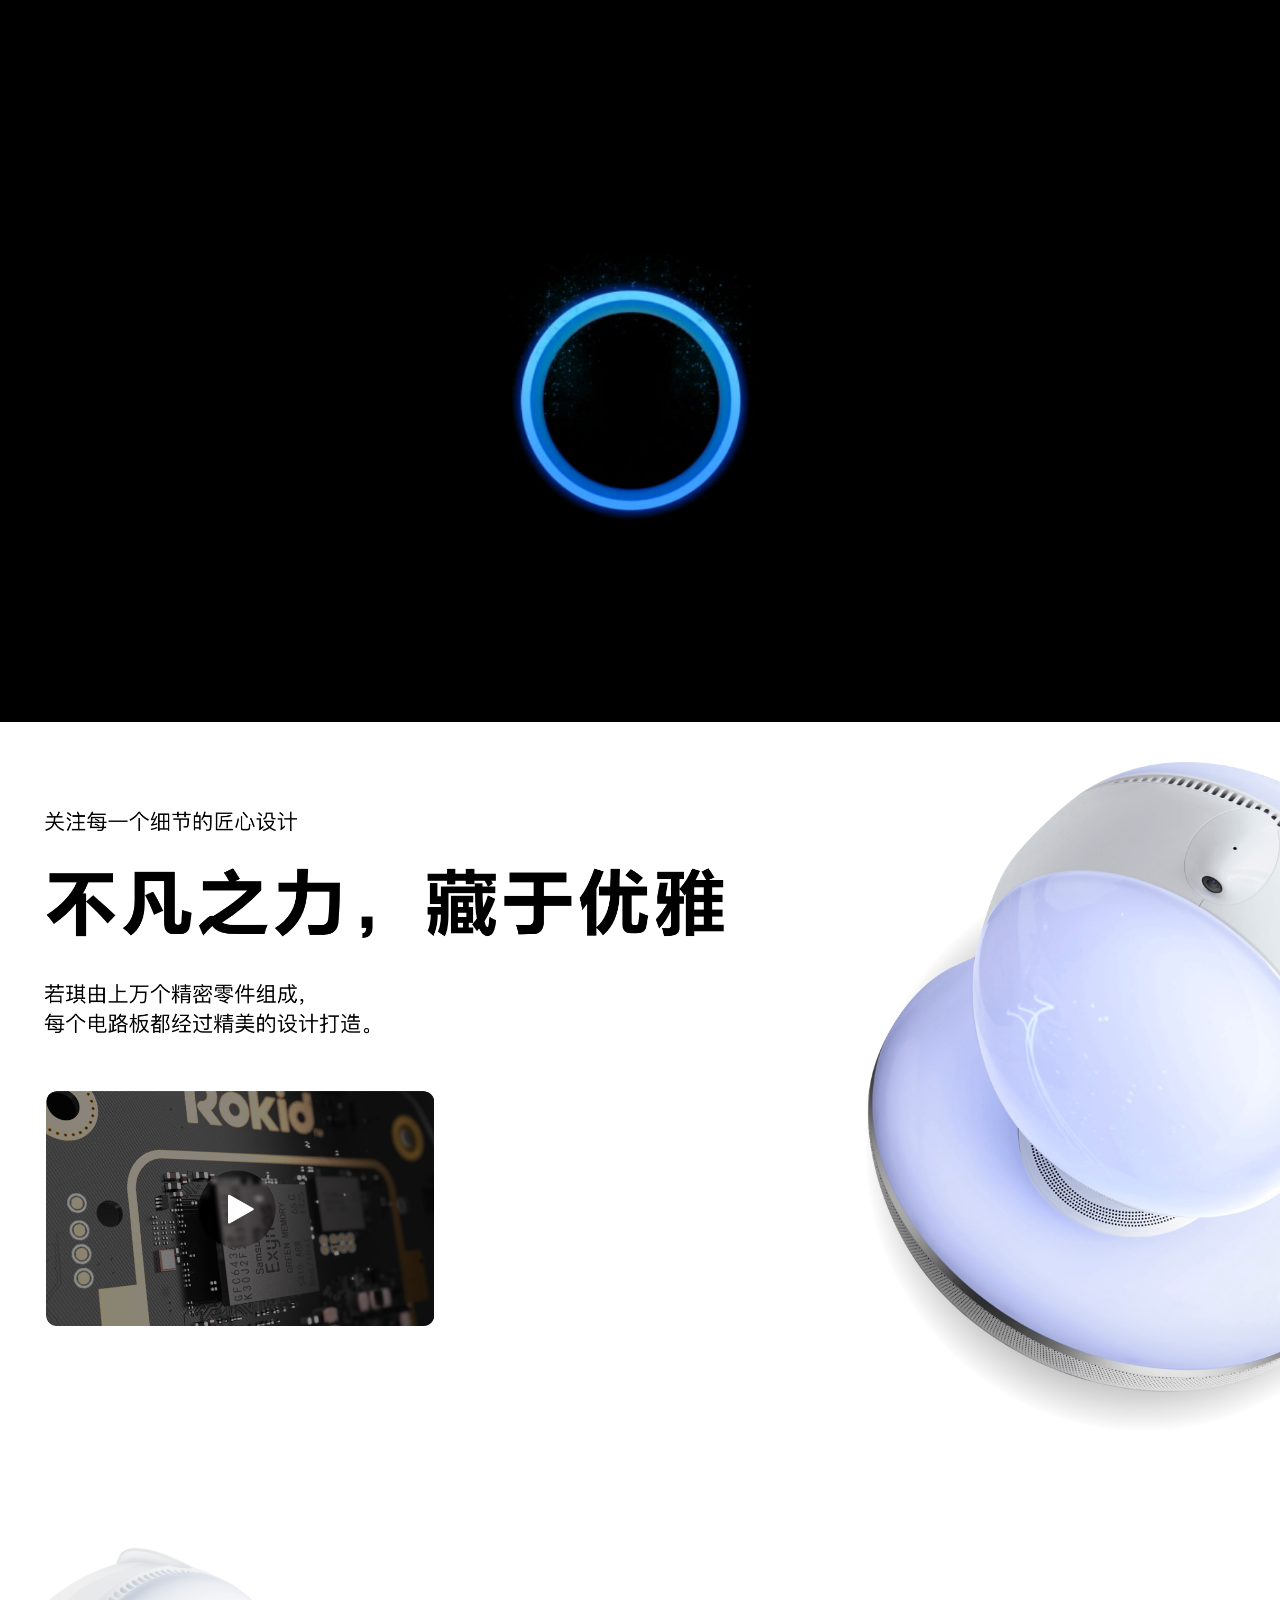
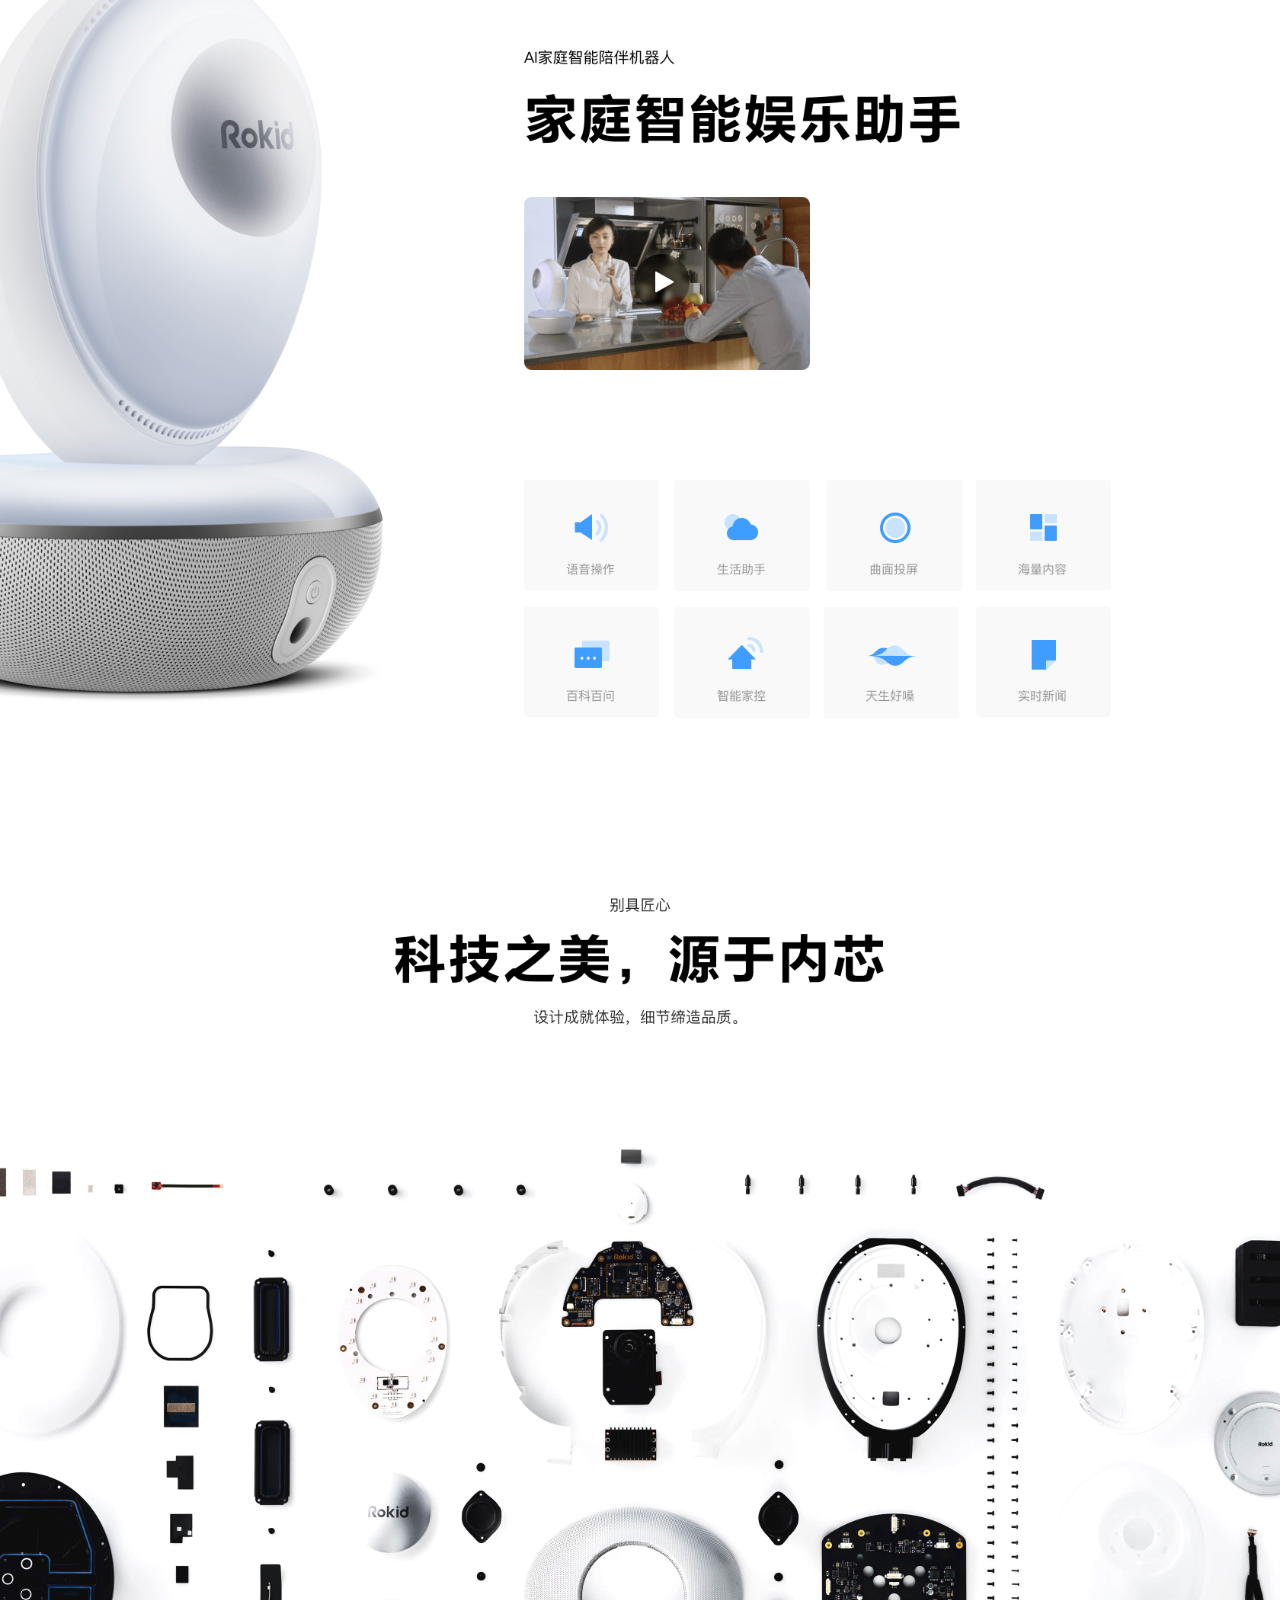
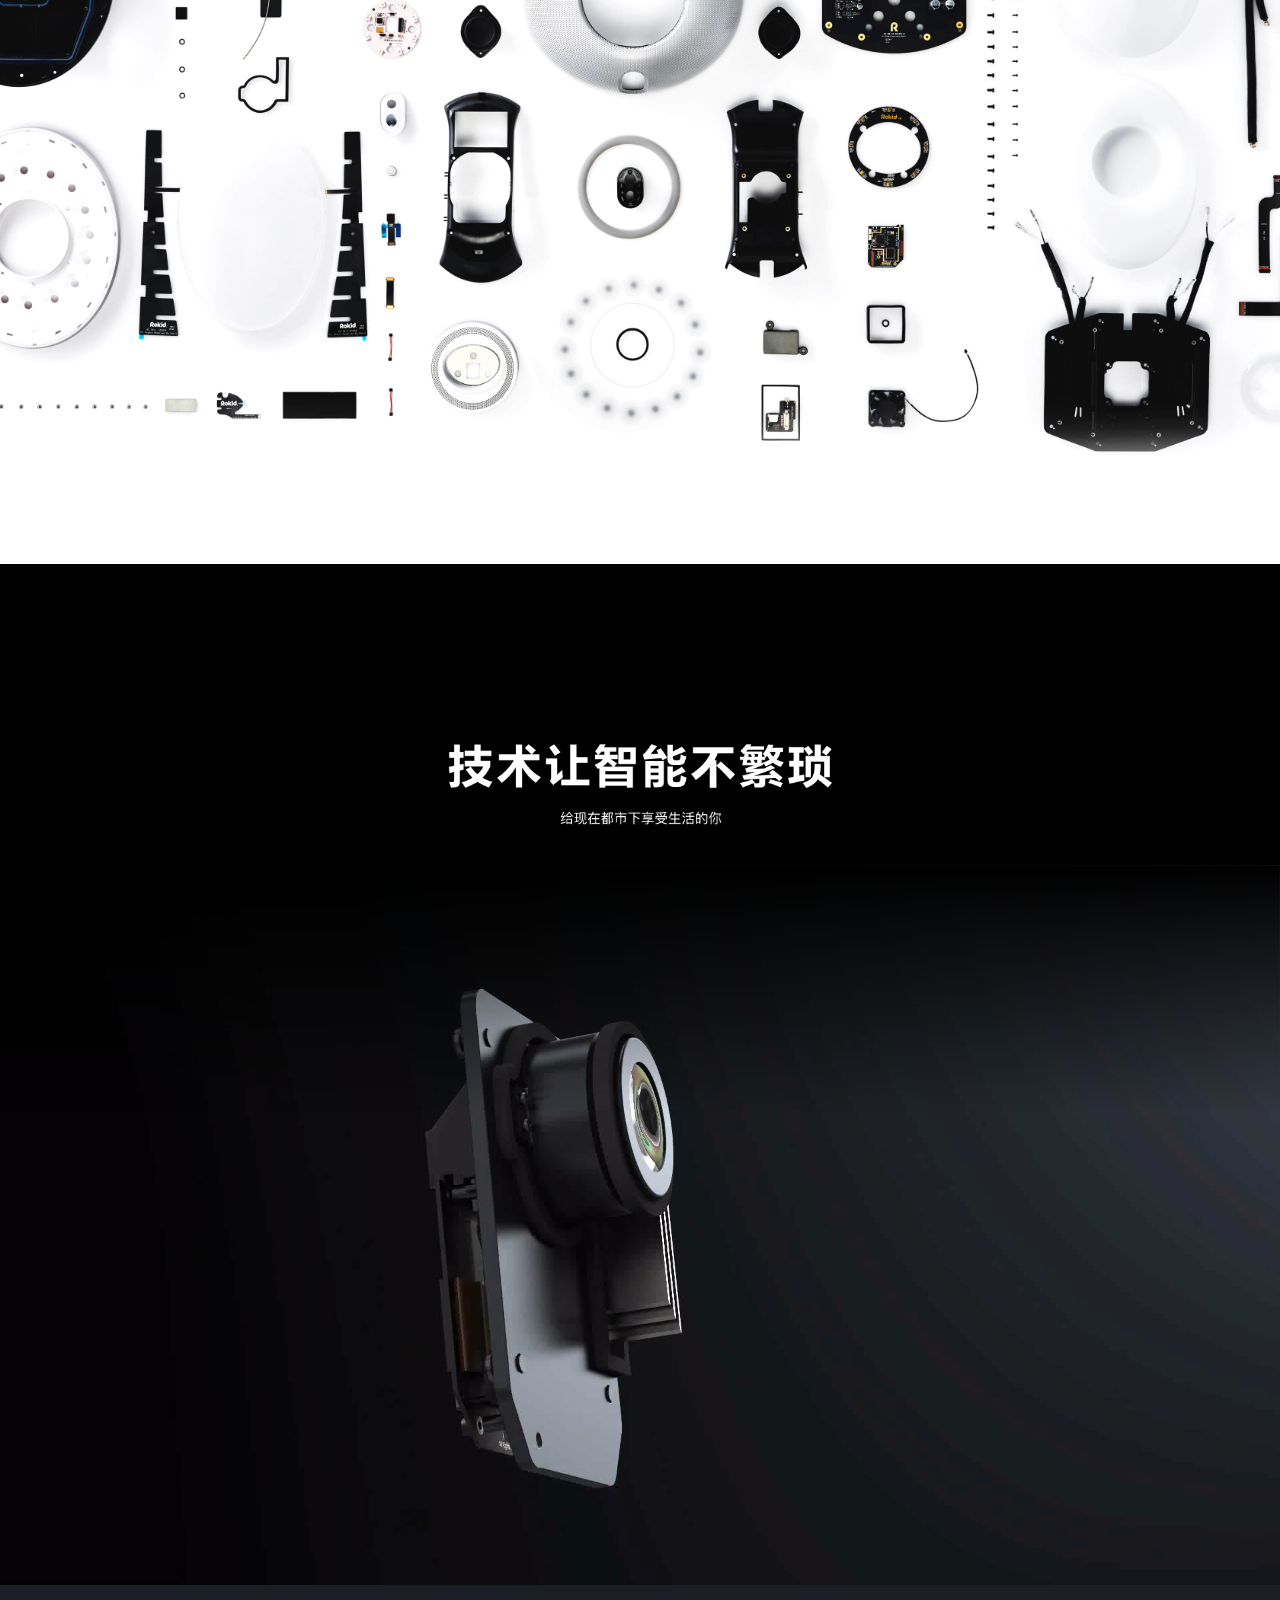
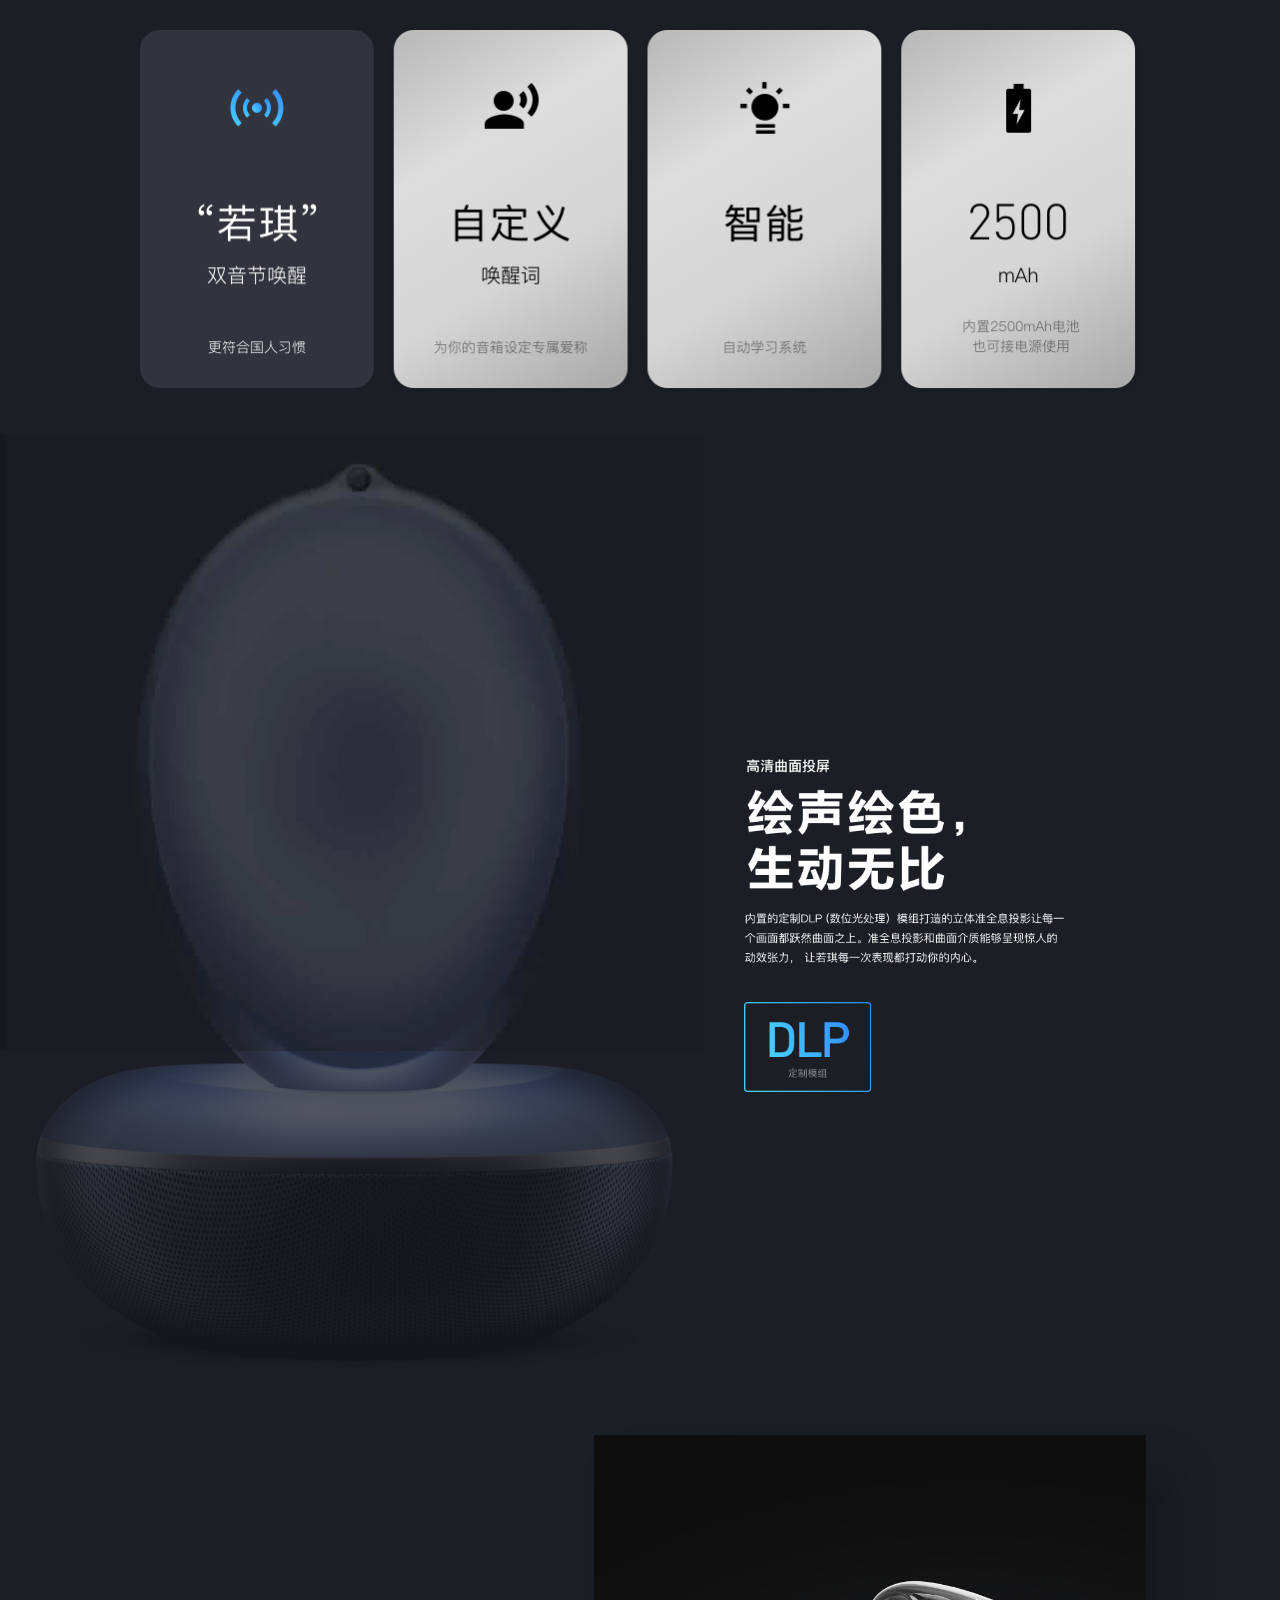
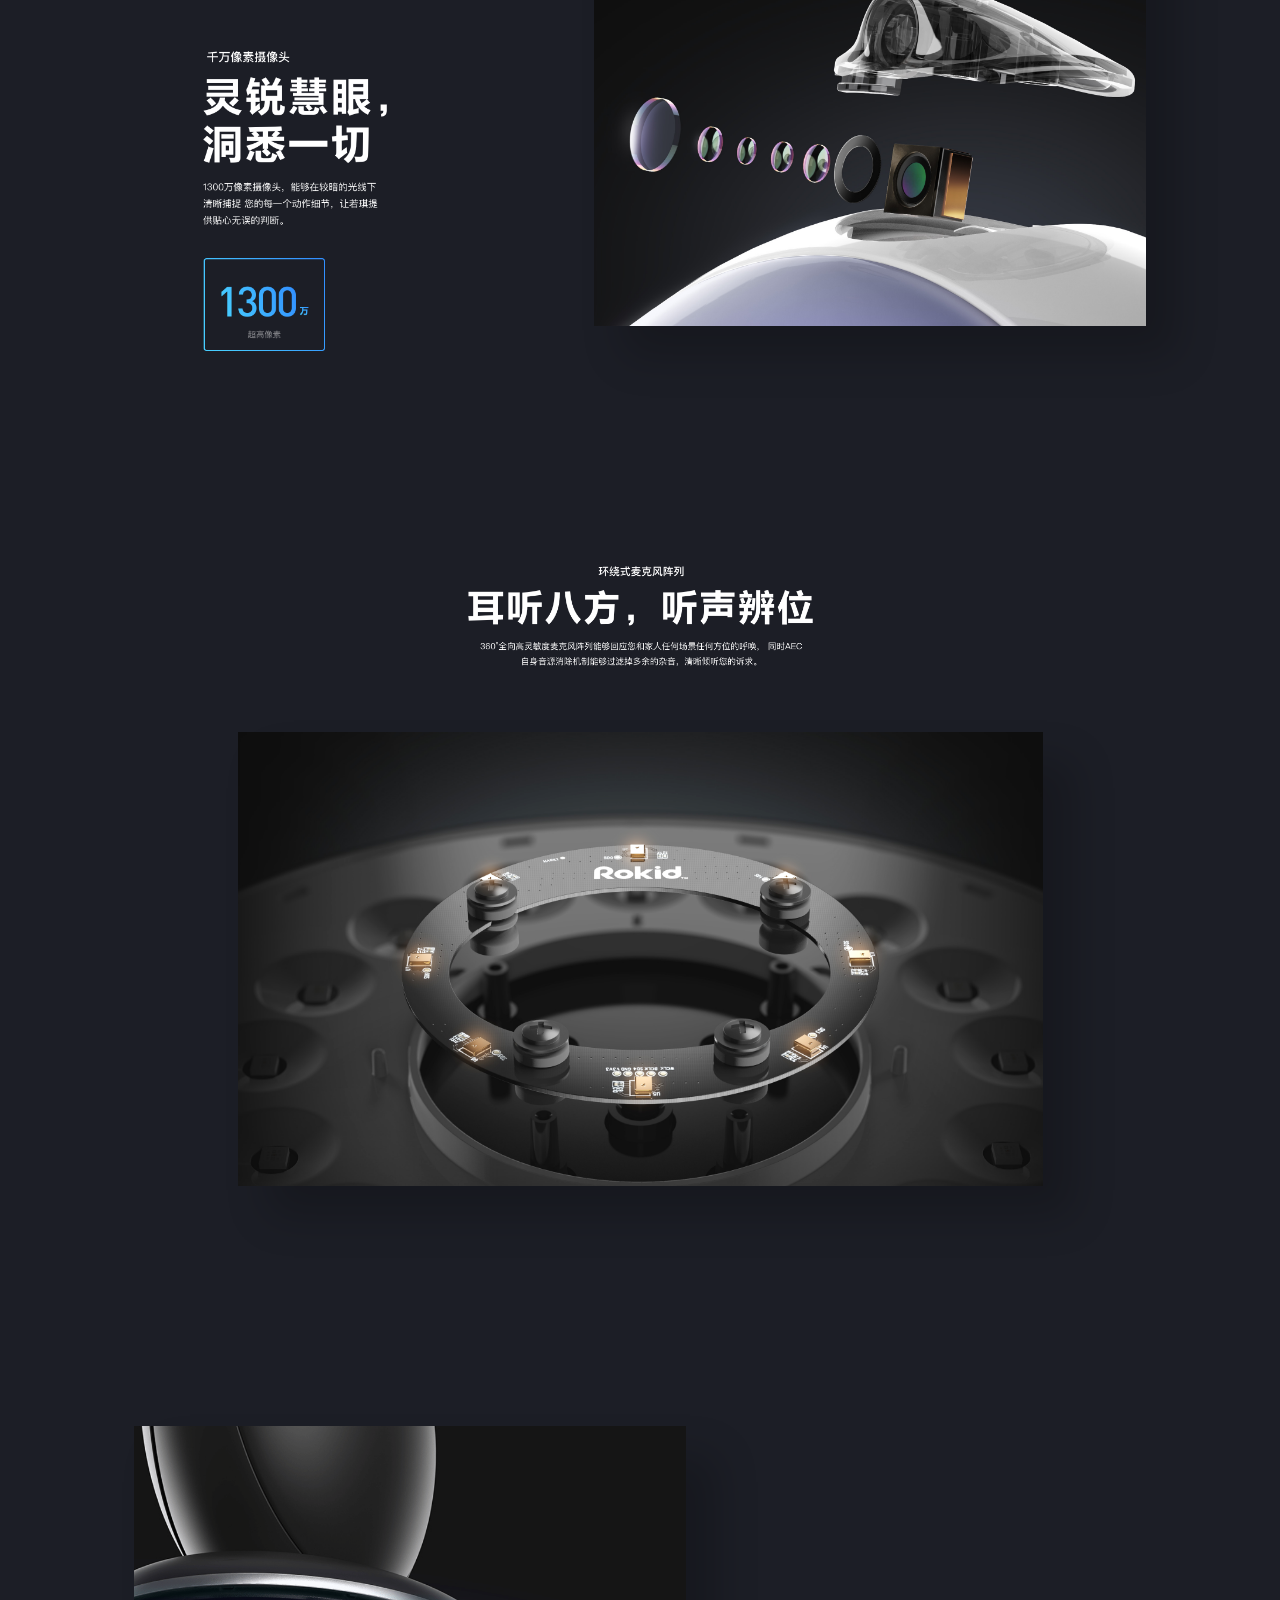
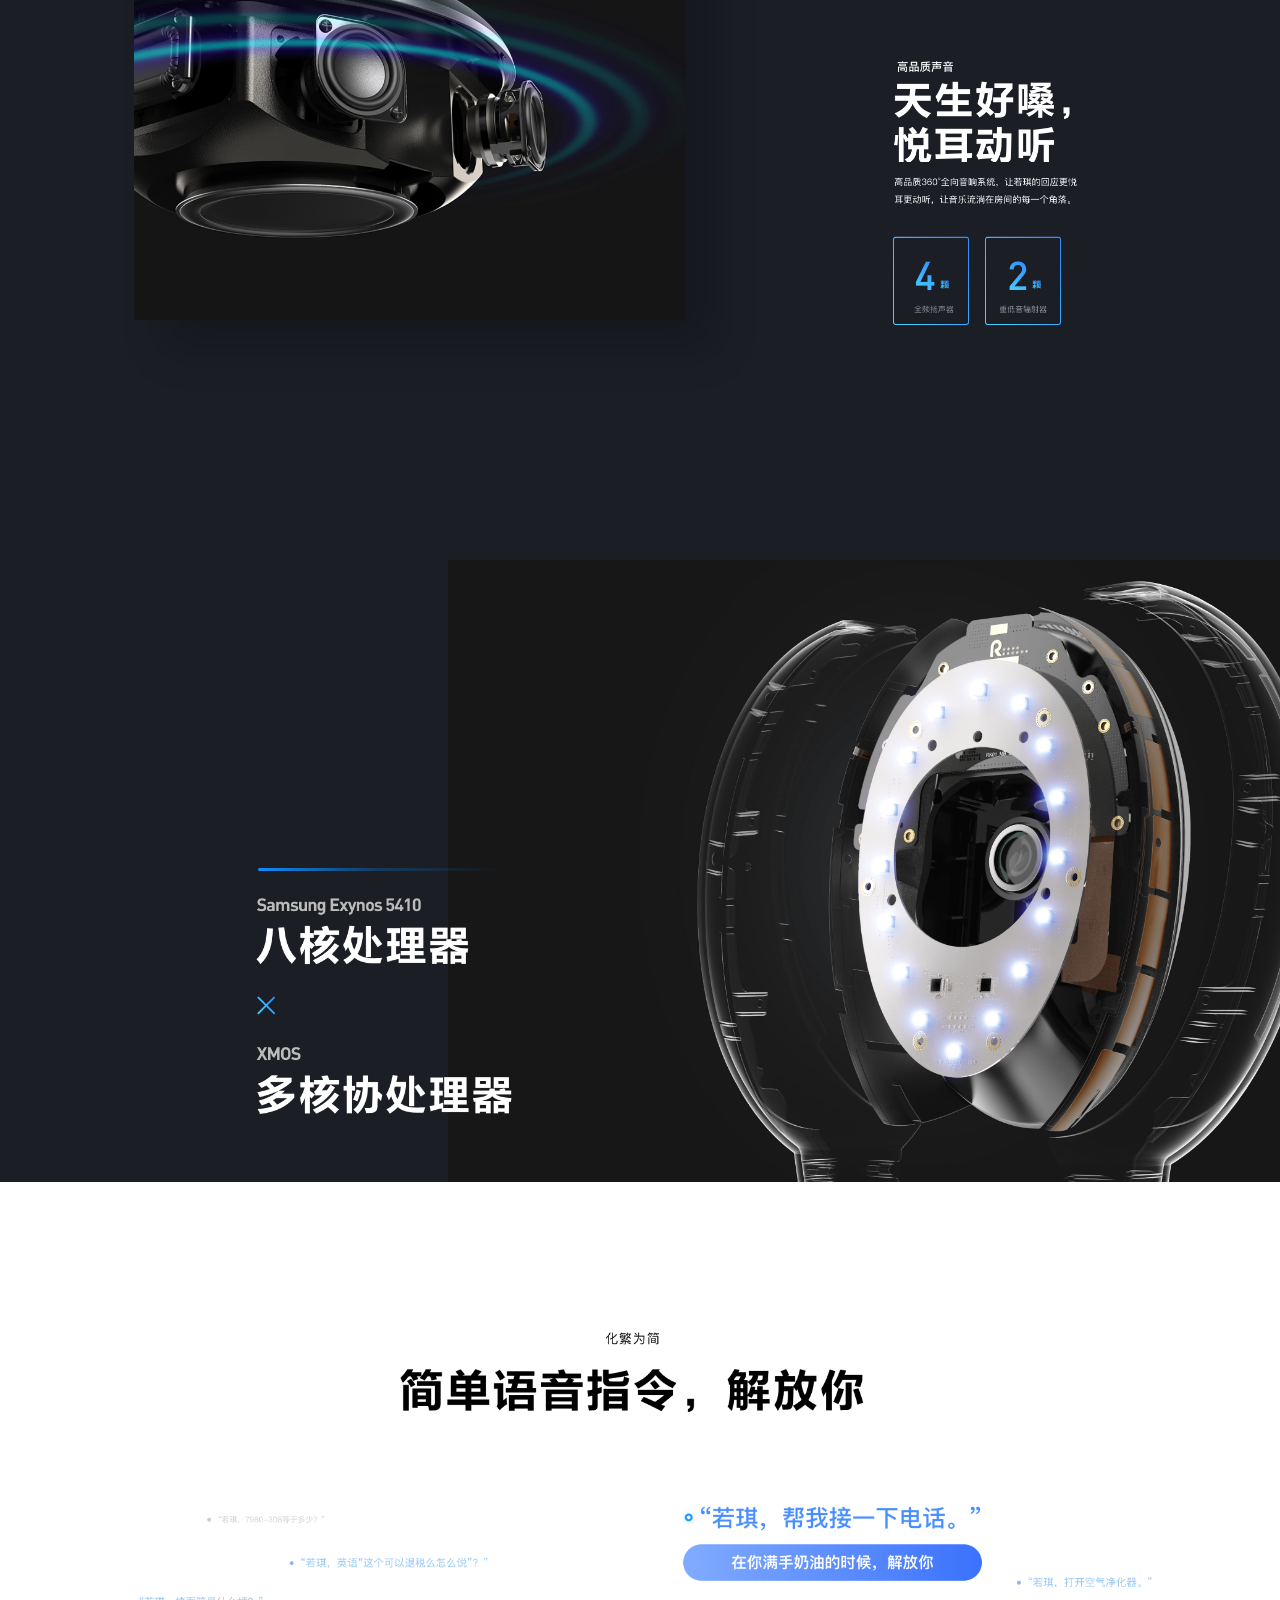
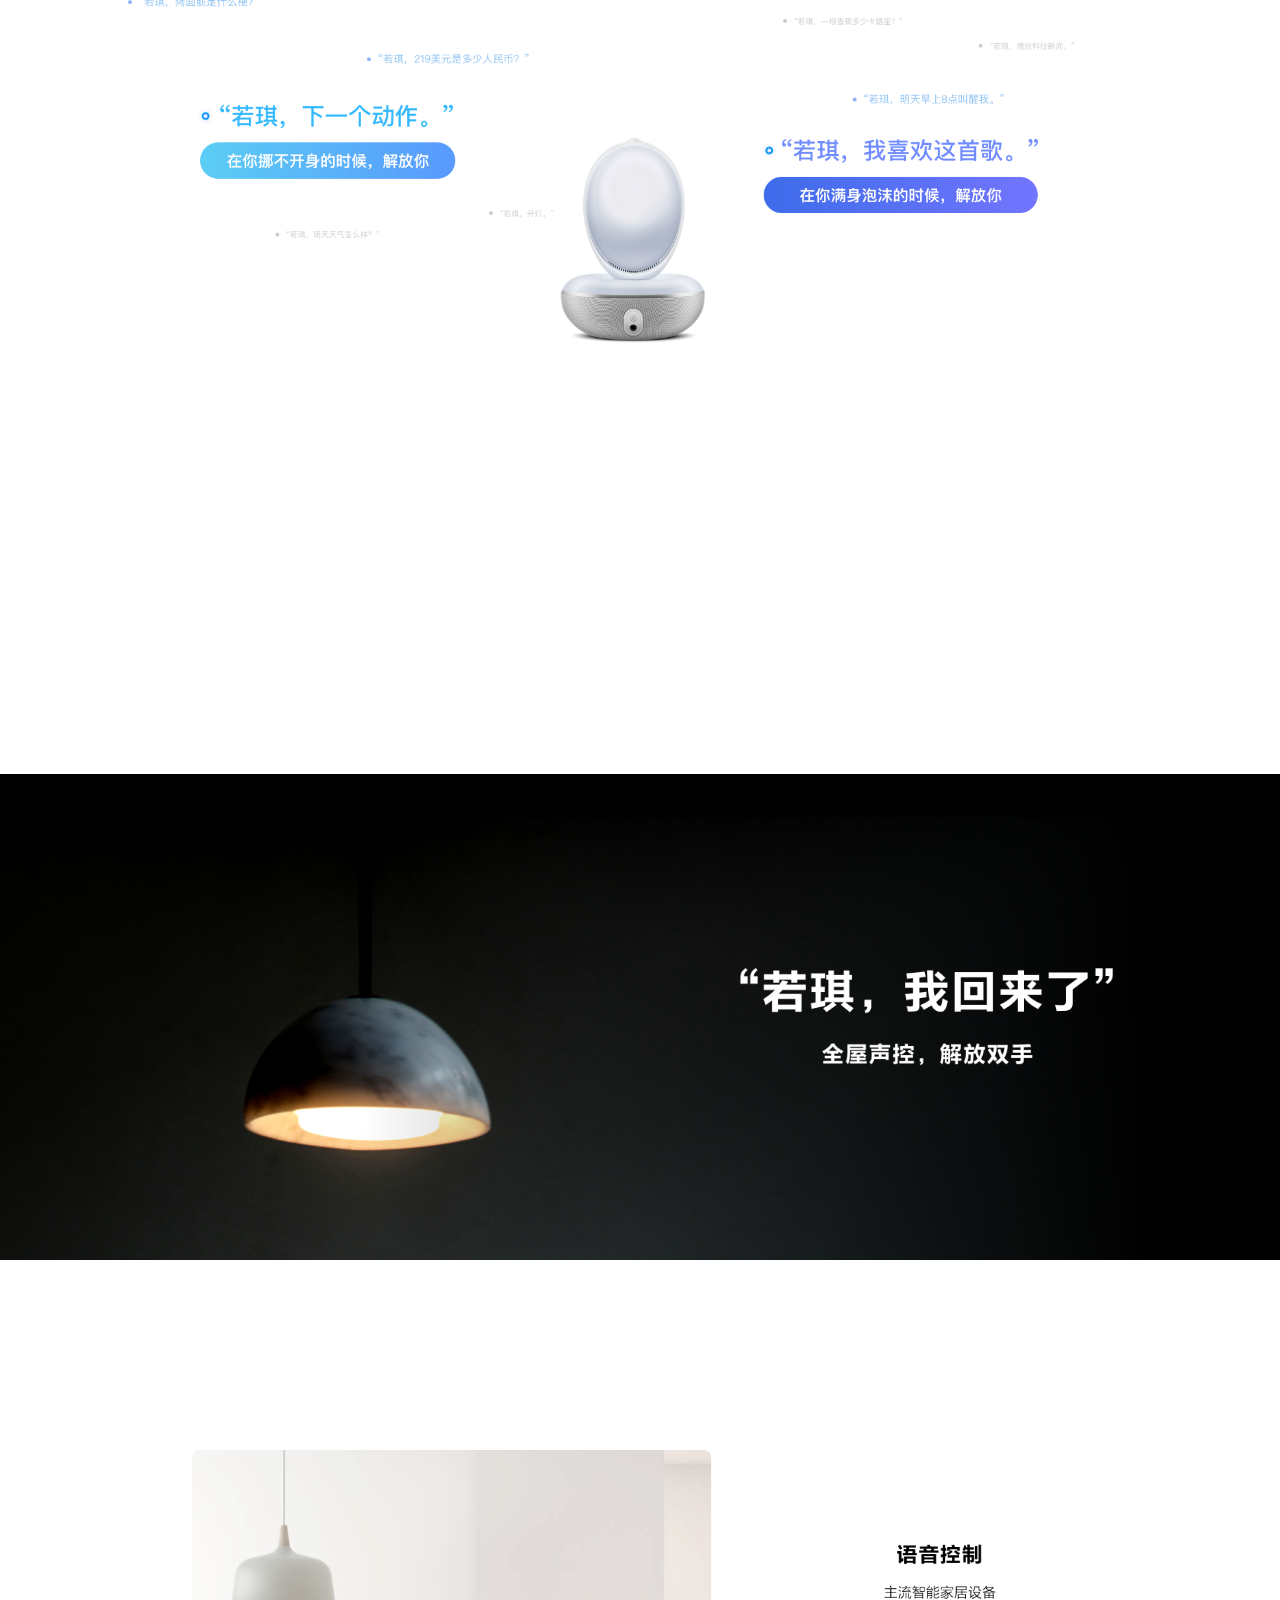
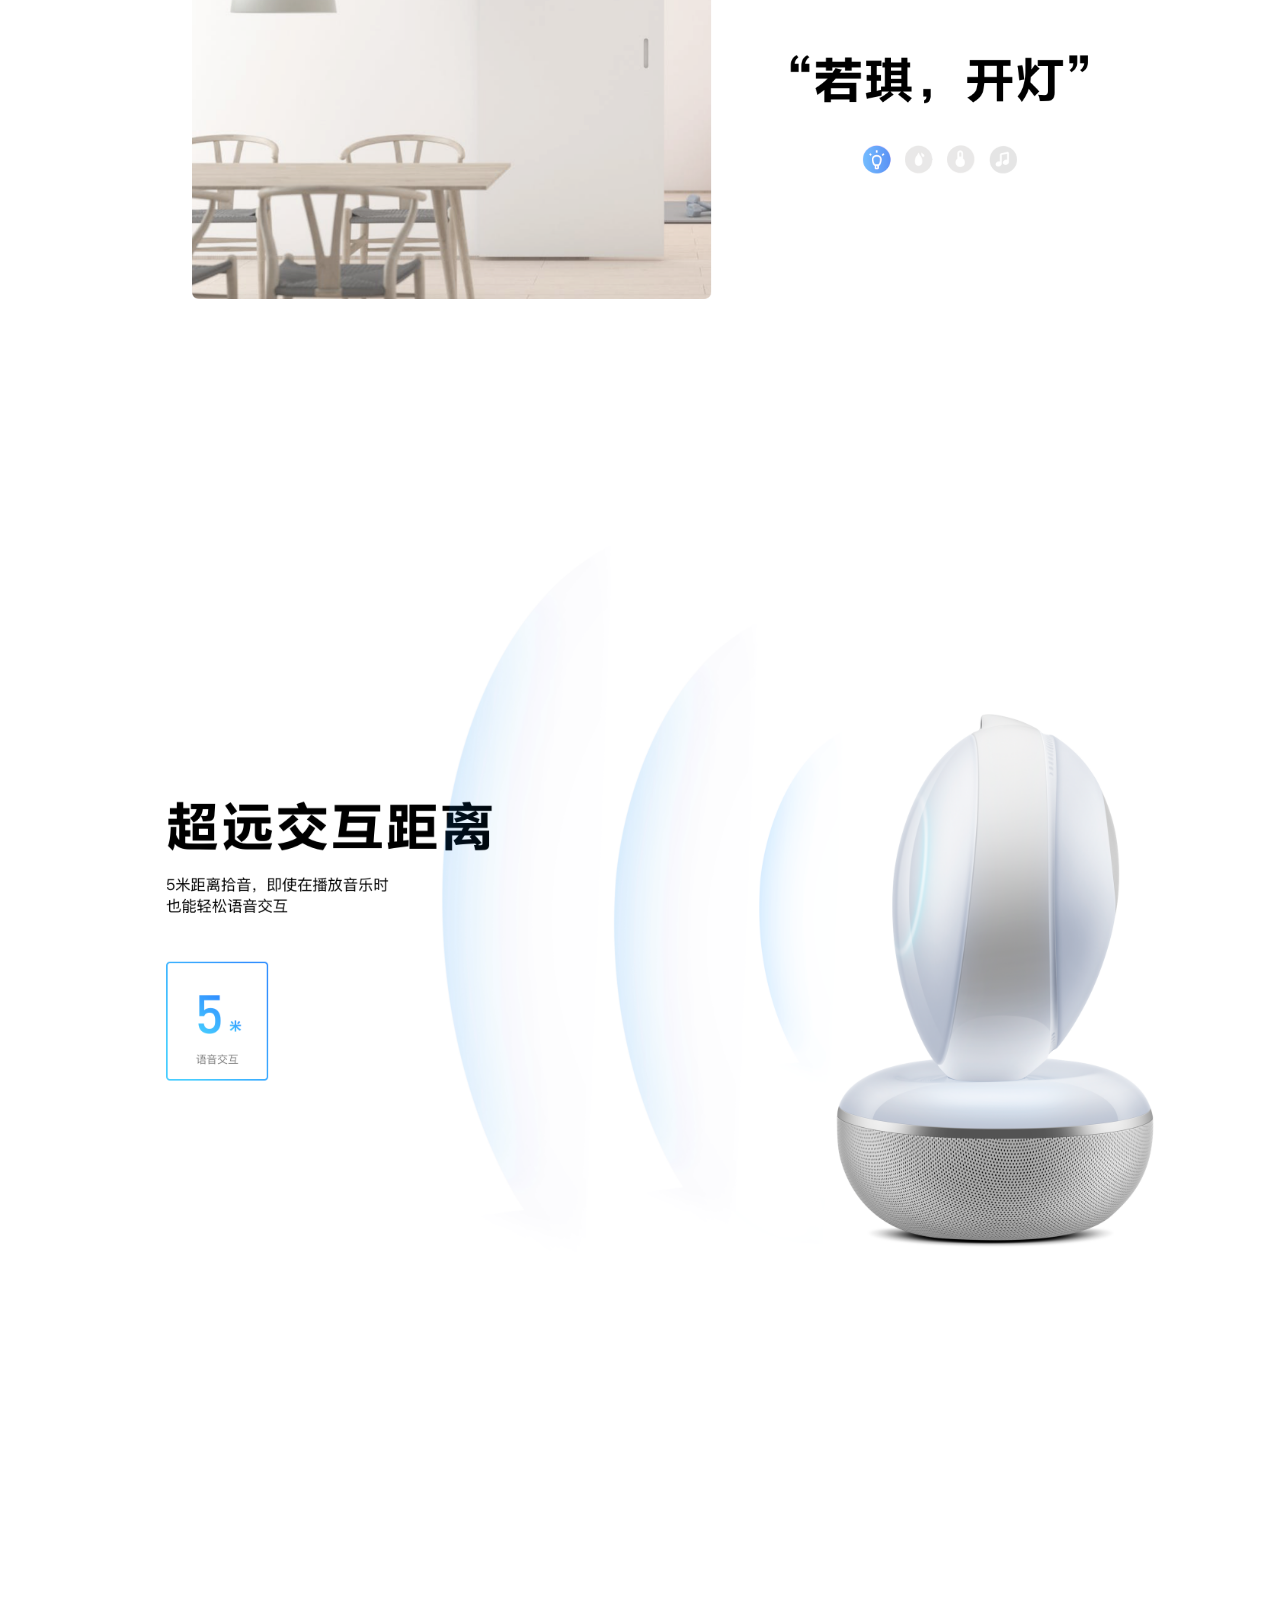
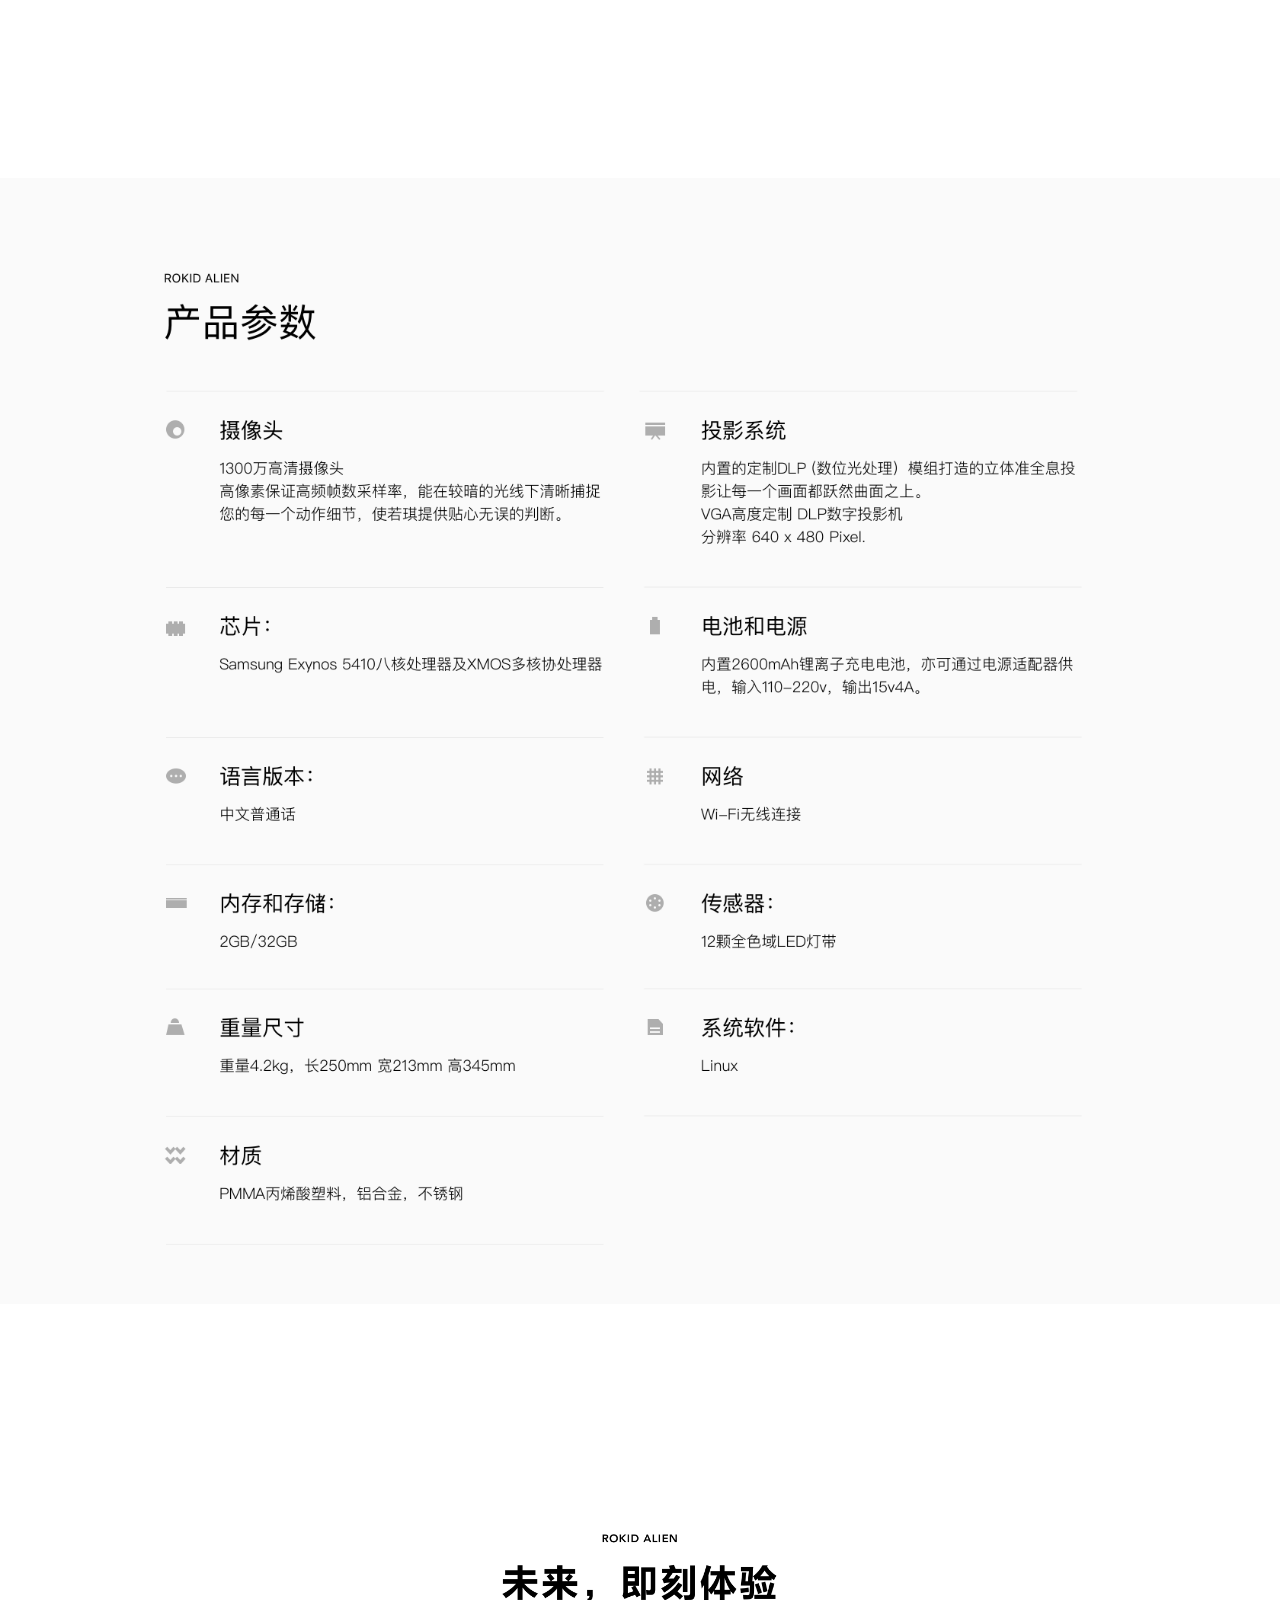
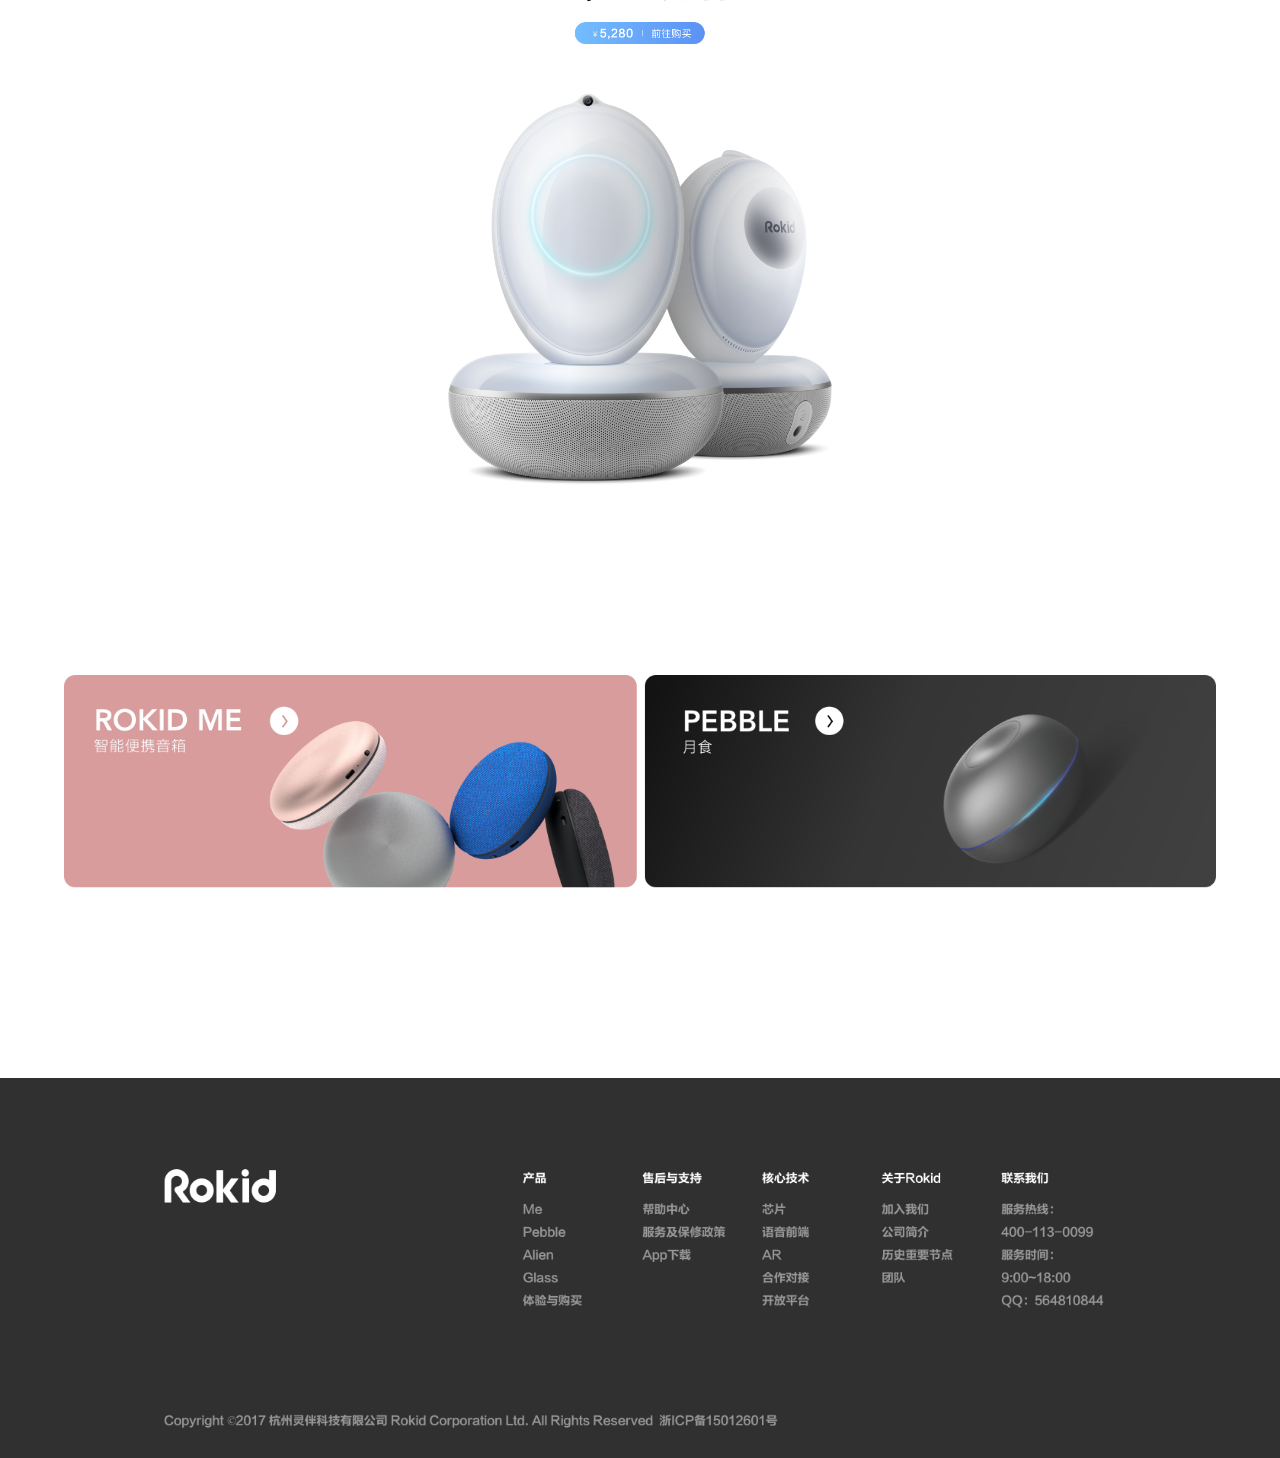
==== commit 3faf14ac: "2018年6月8日23:04:24" ====
--- a/index.html
+++ b/index.html
@@ -31,7 +31,7 @@
   </header>
   <section class="banner">
     <div class="banner-main rokid-layout">
-      <video id="bannerPlayer" width="100%" autoplay poster="video/poster.jpg">
+      <video id="bannerPlayer" width="100%" autoplay muted poster="video/poster.jpg">
         <source src="video/banner.mp4" type="video/mp4"> 您的浏览器不支持 video 标签。
       </video>
     </div>
@@ -74,7 +74,7 @@
       <img src="img/floor5-2.png" class="floor5-2" alt="">
       <div class="dlp">
         <div class="dlp-bg">
-            <video width="100%" id="dlp-video" autoplay loop>
+            <video width="100%" id="dlp-video" muted autoplay loop>
                 <source src="video/dlp.mp4" type="video/mp4"> 您的浏览器不支持 video 标签。
               </video>
             <img src="img/dlp-bg.png" alt="">
